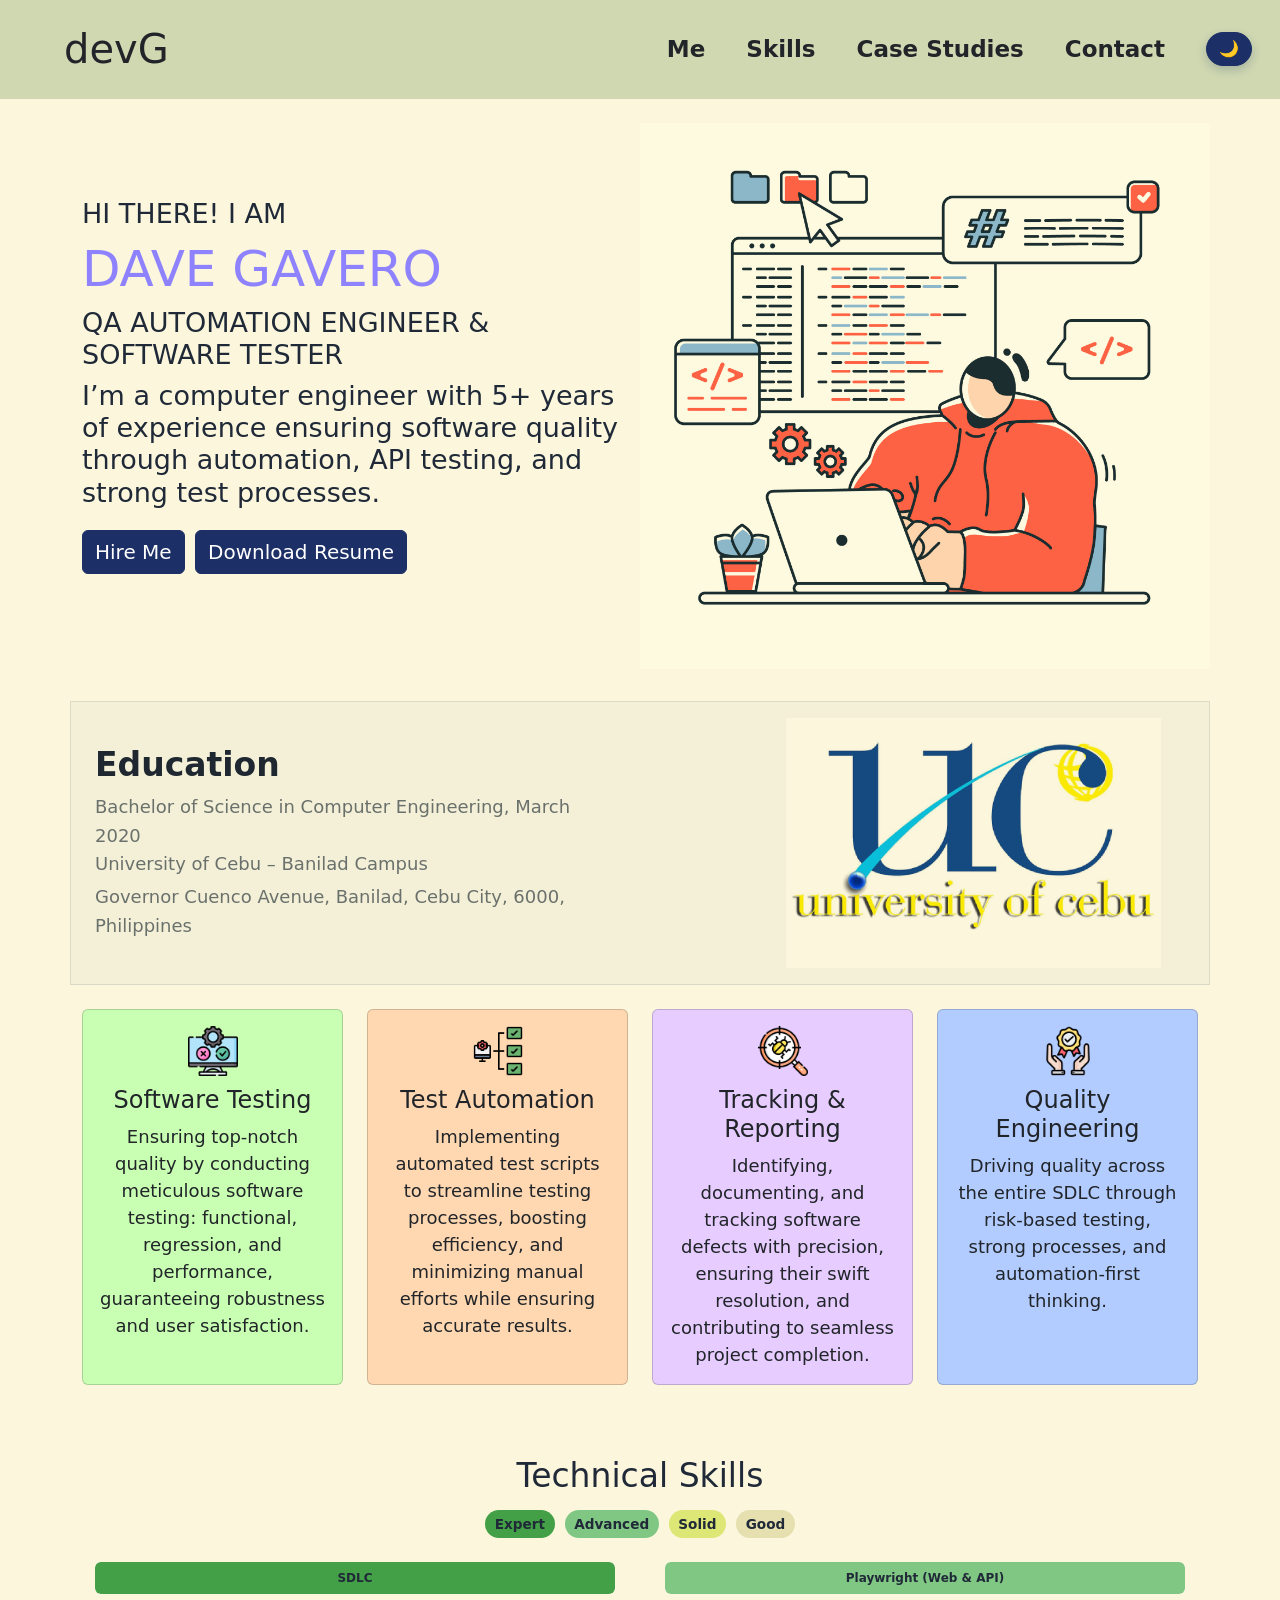
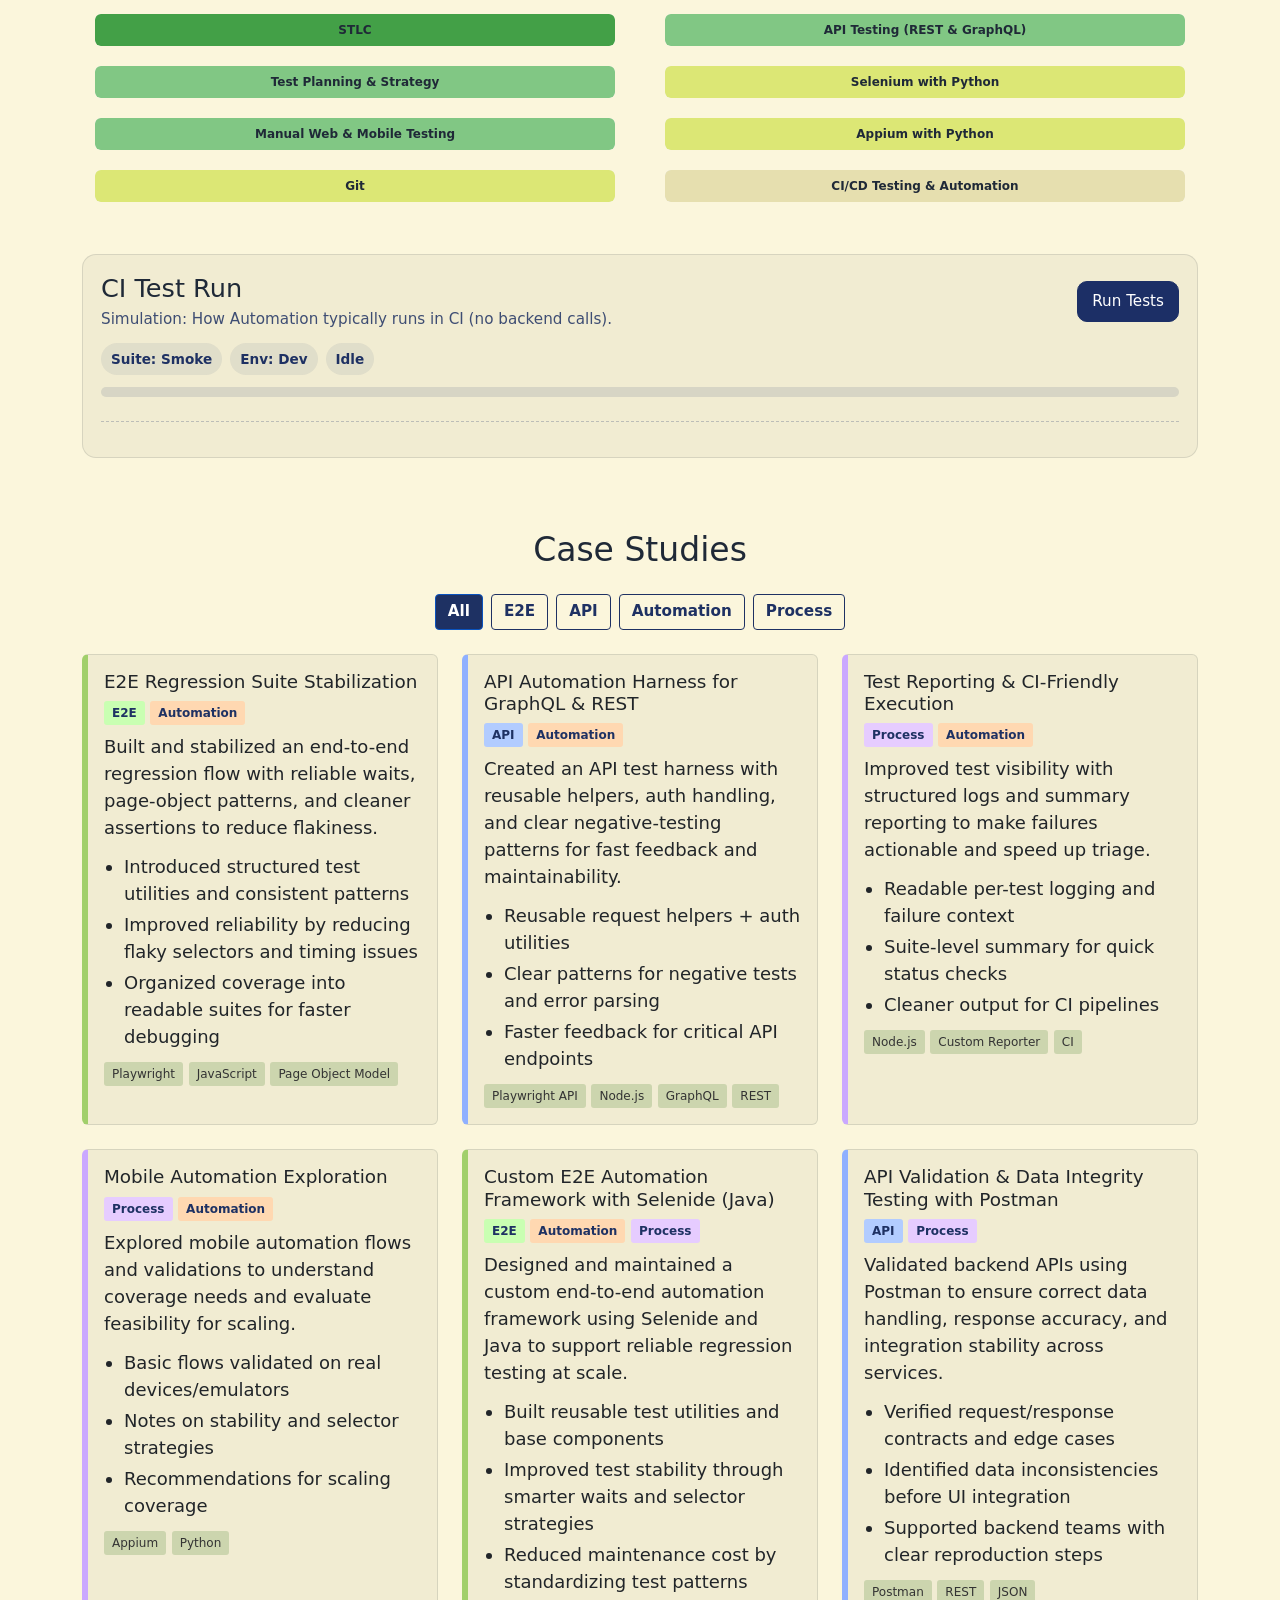
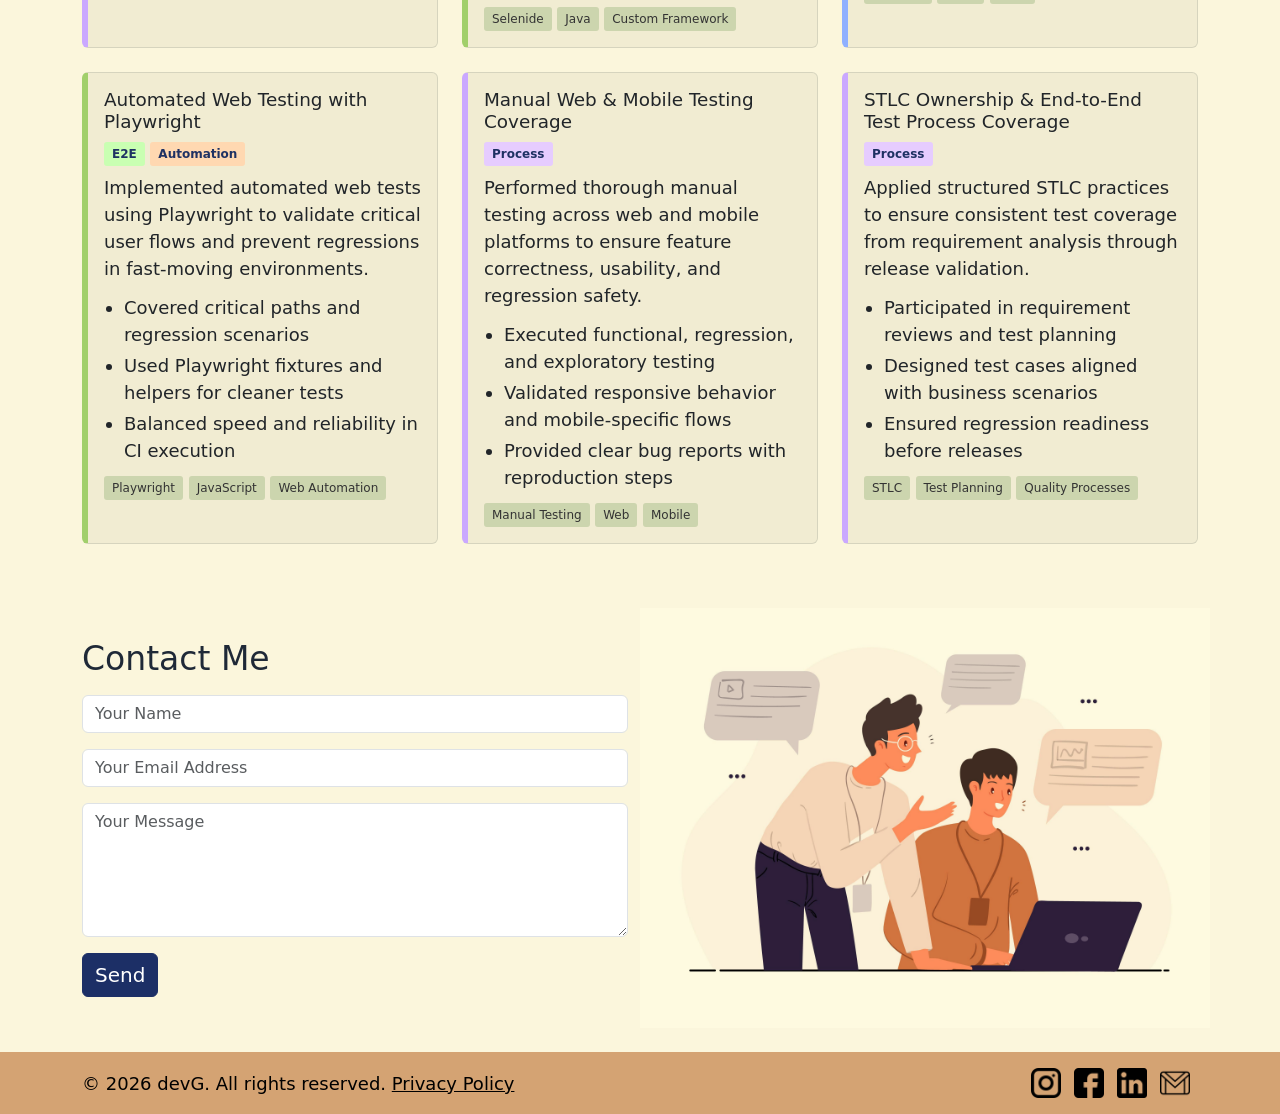
==== index.html @ 7ff47984 "updated button text" ====
<!DOCTYPE html>
<html lang="en">
  <head>
    <link rel="icon" type="image/x-icon" href="images/boar-32x32.png" />
    <meta charset="UTF-8" />
    <meta name="viewport" content="width=device-width, initial-scale=1.0" />
    <!-- SEO STUFF -->
    <meta
      name="description"
      content="A software developer and testers portfolio. I'm a professional computer engineer with 5+ years of experience in software testing and development"
    />
    <meta
      name="keywords"
      content="freelance, softwaredeveloper, softwaretester, davegavero, devG"
    />
    <meta name="author" content="Dave Gavero" />
    <meta name="robots" content="noindex, nofollow" />
    <title>Freelance Computer Engineer | devG</title>
    <!-- Bootstrap CSS -->
    <link
      href="https://cdn.jsdelivr.net/npm/bootstrap@5.3.0/dist/css/bootstrap.min.css"
      rel="stylesheet"
    />
    <link rel="stylesheet" href="styles.css" />
  </head>

  <body class="custom-body-bg">
    <div class="sticky-top theme-bg-light">
      <header
        class="p-3 d-flex justify-content-between align-items-center custom-navbar-bg"
      >
        <h1 class="mb-0 ms-5">
          <a   
            href="index.html"
            class="text-decoration-none theme-text-dark d-block no-select"
            >devG</a
          >
        </h1>
        <nav class="navbar navbar-expand-lg theme-navbar">
          <div class="container-fluid custom-navbar-bg">
            <!-- Navbar content -->
            <!-- Brand and toggle get grouped for better mobile display -->
            <button
              class="navbar-toggler d-lg-none"
              type="button"
              onclick="toggleSidebar()"
            >
              <div class="animated-icon1">
                <span></span>
                <span></span>
                <span></span>
              </div>
            </button>
            <div class="collapse navbar-collapse" id="navbarNav">
              <ul class="navbar-nav">
                <li class="nav-item">
                  <a class="nav-link" href="#works">Me</a>
                </li>
                <li class="nav-item">
                  <a class="nav-link" href="#technical-skills">Skills</a>
                </li>
                <li class="nav-item">
                  <a class="nav-link" href="#case-studies">Case Studies</a>
                </li>
                <li class="nav-item">
                  <a class="nav-link" href="#contact">Contact</a>
                </li>
              </ul>
              <button
              type="button"
              id="theme-toggle"
              class="btn btn-sm ms-2 theme-toggle-btn"
              aria-label="Toggle dark mode"
              title="Toggle dark mode"
            >
              🌙
            </button>
            </div>
          </div>
        </nav>
      </header>
    </div>

    <!-- Sidebar content for smaller screens -->
    <div class="sidebar d-lg-none custom-navbar-bg" id="sidebar">
      <ul class="nav flex-column mt-5 navbar-nav ms-4">
        <li class="nav-item">
          <a class="nav-link" href="#works">Me</a>
        </li>
        <li class="nav-item">
          <a class="nav-link" href="#technical-skills">Skills</a>
        </li>
        <li class="nav-item">
          <a class="nav-link" href="#case-studies">Case Studies</a>
        </li>
        <li class="nav-item">
          <a class="nav-link" href="#contact">Contact</a>
        </li>
      </ul>      
    </div>
    <div class="sidebar-overlay" onclick="toggleSidebar()"></div>

    <div class="container py-3 my-2 sr-section" id="works">
      <div class="row align-items-center">
        <div class="col-md-6 custom-text">
          <h3>HI THERE! I AM</h3>
          <h1 id="custom-h1">DAVE GAVERO</h1>
          <h3>
            QA AUTOMATION ENGINEER & <br />
            SOFTWARE TESTER
          </h3>
          <h3>
            I’m a computer engineer with 5+ years of experience ensuring software quality through automation, 
            API testing, and strong test processes.
          </h3>
          <div class="mt-3 custom-text mb-3">
            <a
            href="#contact"
            class="btn btn-primary btn-md my-1 custom-button"
            id="custom-btns"
          >
            Hire Me
          </a>
            <a
              href="files/Dave_Gavero_QA_Automation_Engineer.pdf"
              class="btn btn-primary btn-md my-1 custom-button"
              id="custom-btns"
              download="Dave_Gavero_QA_Automation_Engineer.pdf"
            >
              Download Resume
            </a>
          </div>
        </div>
        <div class="col-md-6 hero-illustration">
          <img
            src="images/software-dev.jpg"
            alt="rivenchibi"
            class="img-fluid d-none d-md-block style-softedge"
          />
        </div>
      </div>
    </div>

    <div class="container theme-bg-light py-3 mt-3 style-softedge border sr-section">
      <div class="container row align-items-center">
        <div class="education-details col-md-6 text-center text-md-start">
          <h2 class="fw-bold custom-text">Education</h2>
          <p class="mb-0 text-secondary" id="custom-texts">
            Bachelor of Science in Computer Engineering, March 2020
          </p>
          <p class="mb-1 text-secondary" id="custom-texts">
            University of Cebu – Banilad Campus
          </p>
          <p class="mb-0 text-secondary" id="custom-texts">
            Governor Cuenco Avenue, Banilad, Cebu City, 6000, Philippines
          </p>
        </div>
        <div class="col-md-6 col-auto text-end d-none d-md-block">
          <img src="images/uc_logo1.png" alt="uclogo" class="img-fluid" />
        </div>
      </div>
    </div>

    <div class="container text-center py-3 my-2 sr-section">
      <div class="row">
        <!-- Card 1: Software Testing -->
        <div class="col-xl-3 col-lg-6 mb-4">
          <div class="card h-100 service-card--testing">
            <div class="card-body">
              <img
                src="images/icons/software-testing.png"
                alt="softwaretesting"
                class="card-icons"
              />
              <h4 class="card-title">Software Testing</h4>
              <p class="card-text" id="custom-texts">
                Ensuring top-notch quality by conducting meticulous software
                testing: functional, regression, and performance, guaranteeing
                robustness and user satisfaction.
              </p>
            </div>
          </div>
        </div>

        <!-- Card 2: Test Automation -->
        <div class="col-xl-3 col-lg-6 mb-4">
          <div class="card h-100 service-card--automation">
            <div class="card-body">
              <img
                src="images/icons/test-automation.png"
                alt="automations"
                class="card-icons"
              />
              <h4 class="card-title">Test Automation</h4>
              <p class="card-text" id="custom-texts">
                Implementing automated test scripts to streamline testing
                processes, boosting efficiency, and minimizing manual efforts
                while ensuring accurate results.
              </p>
            </div>
          </div>
        </div>

        <!-- Card 3: Bug Tracking & Reporting -->
        <div class="col-xl-3 col-lg-6 mb-4">
          <div class="card h-100 service-card--tracking">
            <div class="card-body">
              <img
                src="images/icons/bug.png"
                alt="tracking"
                class="card-icons"
              />
              <h4 class="card-title">Tracking & Reporting</h4>
              <p class="card-text" id="custom-texts">
                Identifying, documenting, and tracking software defects with
                precision, ensuring their swift resolution, and contributing to
                seamless project completion.
              </p>
            </div>
          </div>
        </div>

        <!-- Card 4: Quality Engineering -->
        <div class="col-xl-3 col-lg-6 mb-4">
          <div class="card h-100 service-card--quality">
            <div class="card-body text-center">
              <img
                src="images/icons/qa-eng.png"
                alt="webcreate"
                class="card-icons"
              />
              <h4 class="card-title">Quality Engineering</h4>
              <p class="card-text" id="custom-texts">
                Driving quality across the entire SDLC through risk-based testing, 
                strong processes, and automation-first thinking.
              </p>
            </div>
          </div>
        </div>
      </div>
    </div>

    <div class="container sr-section" id="technical-skills" aria-label="Technical skills">
      <div class="row justify-content-center">
        <div class="technical-skills-heading-wrap">
          <h2 class="text-center custom-text mb-0">Technical Skills</h2>
          <div class="skills-legend skills-legend--inline">
            <span class="skills-legend__tag skills-legend__tag--expert">Expert</span>
            <span class="skills-legend__tag skills-legend__tag--advanced">Advanced</span>
            <span class="skills-legend__tag skills-legend__tag--solid">Solid</span>
            <span class="skills-legend__tag skills-legend__tag--good">Good</span>
          </div>
        </div>
        <div
          class="col-md-6 skills-container"
          id="technical-skills-left"
          aria-label="Technical skills left column"
        ></div>

        <div
          class="col-md-6"
          id="technical-skills-right"
          aria-label="Technical skills right column"
        ></div>
      </div>
    </div>


    <!-- Signature Tester Interaction: Sample CI Test Run -->
<div class="container py-3 my-3 sr-section" id="ci-demo" aria-label="Sample CI test run">
  <div class="ci-demo-card">
    <div class="ci-demo-header">
      <div>
        <h2 class="custom-text ci-demo-title mb-1">CI Test Run</h2>
        <p class="ci-demo-subtext mb-0">
          Simulation: How Automation typically runs in CI (no backend calls).
        </p>
      </div>

      <button
        type="button"
        id="ci-demo-run"
        class="btn btn-primary custom-button ci-demo-run"
        aria-label="Run sample test suite"
      >
        Run Tests
      </button>
    </div>

    <div class="ci-demo-meta">
      <span class="ci-meta-pill">Suite: Smoke</span>
      <span class="ci-meta-pill">Env: Dev</span>
      <span class="ci-meta-pill" id="ci-demo-status" aria-live="polite">Idle</span>
    </div>

    <div class="ci-progress" aria-label="Test run progress">
      <div class="ci-progress-bar" id="ci-demo-bar" style="width: 0%"></div>
    </div>

    <ul class="ci-log" id="ci-demo-log" aria-label="Test run logs"></ul>

    <div class="ci-demo-summary" id="ci-demo-summary" aria-live="polite"></div>
  </div>
</div>



    <div class="container py-3 my-2 sr-section" id="case-studies" aria-label="Case studies">
      <h2 class="text-center custom-text my-4">Case Studies</h2>
      <div class="case-studies-tabs" role="tablist" aria-label="Filter case studies">
        <button type="button" class="btn btn-primary custom-button case-studies-tab active" data-filter="All" role="tab" aria-selected="true">All</button>
        <button type="button" class="btn btn-primary custom-button case-studies-tab" data-filter="E2E" role="tab" aria-selected="false">E2E</button>
        <button type="button" class="btn btn-primary custom-button case-studies-tab" data-filter="API" role="tab" aria-selected="false">API</button>
        <button type="button" class="btn btn-primary custom-button case-studies-tab" data-filter="Automation" role="tab" aria-selected="false">Automation</button>
        <button type="button" class="btn btn-primary custom-button case-studies-tab" data-filter="Process" role="tab" aria-selected="false">Process</button>
      </div>
      <div class="row" id="case-studies-cards"></div>
    </div>


    <div class="container py-3 my-2 sr-section" id="contact">
      <div class="row align-items-center justify-content-center">
        <div class="col-md-6">
          <h2 class="custom-text">Contact Me</h2>
          <form
            id="contactForm"
            action="https://formspree.io/f/mqedkrkz"
            method="POST"
          >
            <input type="hidden" name="_subject" value="New portfolio contact" />
            <div class="form-group my-3">
              <input
                type="text"
                class="form-control"
                id="name"
                name="name"
                placeholder="Your Name"
                required
              />
            </div>
            <div class="form-group my-3">
              <input
                type="email"
                class="form-control"
                id="email"
                name="email"
                placeholder="Your Email Address"
                required
              />
            </div>
            <div class="form-group my-3">
              <textarea
                class="form-control"
                id="message"
                name="message"
                rows="5"
                placeholder="Your Message"
                required
              ></textarea>
            </div>
            <button
              type="submit"
              class="btn btn-primary custom-button"
              id="custom-btns"
            >
              Send
            </button>
          </form>
        </div>
        <div class="col-md-6 d-none d-md-block contact-illustration">
          <img
            src="images/4630062.jpg"
            alt="riven"
            class="img-fluid style-softedge"
          />
        </div>
      </div>
    </div>

    <footer class="text-light py-3 custom-footer-bg">
      <div class="container custom-footer-bg">
        <div
          class="row align-items-center justify-content-center justify-content-md-between"
        >
          <div class="col-md-6 text-md-start text-center">
            <p id="custom-texts" class="mb-0 custom-footer-text">
              &copy; 2026 devG. All rights reserved.
              <a href="#privacyPolicy" class="text-info custom-footer-text"
                >Privacy Policy</a
              >
            </p>
          </div>
          <div class="col-md-6 text-md-end text-center mt-3 mt-md-0">
            <a href="#instagramLink" class="me-2 footer-icon">
              <img
                src="images/icons/b_insta.png"
                alt="Instagram"
                class="img-fluid"
              />
            </a>
            <a href="#fbLink" class="me-2 footer-icon">
              <img
                src="images/icons/b_facebook.png"
                alt="Facebook"
                class="img-fluid"
              />
            </a>
            <a href="#linkedinLink" class="me-2 footer-icon">
              <img
                src="images/icons/b_linkedin.png"
                alt="LinkedIN"
                class="img-fluid"
              />
            </a>
            <a href="#emailLink" class="me-2 footer-icon">
              <img
                src="images/icons/b_gmail.png"
                alt="Email"
                class="img-fluid"
              />
            </a>
          </div>
        </div>
      </div>
    </footer>

    <script src="https://cdn.jsdelivr.net/npm/bootstrap@5.3.0/dist/js/bootstrap.bundle.min.js"></script>

    <!-- Contact form success modal -->
    <div
      class="modal fade theme-modal"
      id="contactSuccessModal"
      tabindex="-1"
      aria-hidden="true"
    >
      <div class="modal-dialog modal-dialog-centered">
        <div class="modal-content">
          <div class="modal-header">
            <h5 class="modal-title">Message sent</h5>
            <button
              type="button"
              class="btn-close"
              data-bs-dismiss="modal"
              aria-label="Close"
            ></button>
          </div>
          <div class="modal-body">
            Thanks for reaching out. I'll get back to you soon.
          </div>
          <div class="modal-footer">
            <button
              type="button"
              class="btn btn-primary custom-button"
              data-bs-dismiss="modal"
            >
              Close
            </button>
          </div>
        </div>
      </div>
    </div>

    <!-- Contact form error modal -->
    <div
      class="modal fade theme-modal"
      id="contactErrorModal"
      tabindex="-1"
      aria-hidden="true"
    >
      <div class="modal-dialog modal-dialog-centered">
        <div class="modal-content">
          <div class="modal-header">
            <h5 class="modal-title">Message failed</h5>
            <button
              type="button"
              class="btn-close"
              data-bs-dismiss="modal"
              aria-label="Close"
            ></button>
          </div>
          <div class="modal-body">
            Form is temporarily unavailable—please email me directly at
            gaverodave@gmail.com
          </div>
          <div class="modal-footer">
            <button
              type="button"
              class="btn btn-secondary"
              data-bs-dismiss="modal"
            >
              Close
            </button>
          </div>
        </div>
      </div>
    </div>

    <script src="https://cdnjs.cloudflare.com/ajax/libs/jquery/3.6.0/jquery.min.js"></script>
    <script type="module" src="script.js"></script>
  </body>
</html>
---- styles.css ----
/* sizes in large screens  --- smol screens
   navbar - fs:25px  
   buttons - fs:20px
   h1 - 50px  -- 47 px
   h2 - 33px  -- 29 px
   h3 - 27px  -- 24px
   h4 - 24px  -- 22px
   p -  18px  -- 16px
*/

html {
  scroll-behavior: smooth;
}

/* =========================
   THEME (Light/Dark)
   ========================= */

:root {
  /* Core */
  --bg: #fbf6dc;              /* page background */
  --surface: #f1ecd2;         /* cards / sections */
  --surface2: #e9edc9;        /* CTA / secondary panels (NEW) */
  --text: #1f2937;            /* primary text */
  --mutedText: #6b7280;       /* muted text (RENAMED from --muted) */
  --muted: #6b7280;
  --border: rgba(31, 41, 55, 0.12);

  /* Brand */
  --brand: #1c2f66;           /* primary buttons */
  --brandText: #ffffff;

  /* Layout / Components */
  --navBg: #cfd8b1;           /* navbar */
  --footerBg: #d4a373;        /* footer background (NEW) */
  --chipBg: rgba(28, 47, 102, 0.10);
  --shadow: 0 6px 18px rgba(0, 0, 0, 0.06);

  --cardBg: var(--surface);
  --ctaBg: var(--surface2);
  --btnBg: var(--brand);
  --btnText: var(--brandText);
  --btnActiveBg: #ffffff;
  --btnActiveBorder: #1e3163;
  --btnActiveText: #1e3163;

  --headingAccent: #8e82fe;
  --navLinkHover: #ffffff;
  --cardHoverTitle: #0000ff;
  --progressFill: #a1cf6b;

  --sidebarBg: #bdbebe;
  --overlayBg: rgba(0, 0, 0, 0.5);
  --hamburgerBar1: #000000;
  --hamburgerBar2: #e3f2fd;
  --hamburgerBar3: #f3e5f5;

  --footerText: #000000;
  --heroBg: #fefae0;

  --bootstrapLightBg: #f8f9fa;
  --textDark: #212529;

  --toggleBg: #1c2f66;
  --toggleBorder: #1c2f66;
  --toggleIcon: #ffffff;
  --toggleShadow: rgba(28, 47, 102, 0.22);
  --toggleHoverBg: #223a7a;
  --toggleHoverIcon: #ffffff;
  --toggleFocus: rgba(28, 47, 102, 0.45);

  --tabBorder: #1e3163;
  --tabText: #1e3163;
  --tabHoverBg: rgba(30, 49, 99, 0.08);
  --tabActiveBg: #1e3163;
  --tabActiveText: #ffffff;

  --tagBaseBg: #e9edc9;
  --tagBaseText: #1e3163;
  --tagE2E: #c9ffb2;
  --tagApi: #b2ccff;
  --tagAutomation: #ffd8b1;
  --tagProcess: #e6ccff;
  --tagText: #1e3163;
  --tagBorderE2E: #a1cf6b;
  --tagBorderApi: #8fb0ff;
  --tagBorderAutomation: #ffbf8a;
  --tagBorderProcess: #caa8ff;

  --stackBadgeBg: #ccd5ae;
  --stackBadgeText: #333333;

  --serviceCardTesting: #c9ffb2;
  --serviceCardAutomation: #ffd8b1;
  --serviceCardTracking: #e6ccff;
  --serviceCardQuality: #b2ccff;

  --ciSubtext: rgba(30, 49, 99, 0.85);
  --ciPillBg: rgba(30, 49, 99, 0.08);
  --ciPillText: #1e3163;
  --ciProgressTrack: rgba(30, 49, 99, 0.12);
  --ciProgressFill: #1e3163;
  --ciLogBg: rgba(255, 255, 255, 0.35);
  --ciLogBorder: rgba(0, 0, 0, 0.06);
  --ciLogText: #1e3163;
  --ciSummaryBorder: rgba(30, 49, 99, 0.25);
  --ciSummaryText: #1e3163;
}

  
  html[data-theme="dark"] {
    --bg: #121b2d;        /* deep navy (lighter) */
    --surface: #182338;   /* card surface */
    --surface2: #1b2842;
    --text: #e5e7eb;
    --mutedText: #9ca3af;
    --muted: #9ca3af;
    --border: rgba(229, 231, 235, 0.12);
  
    --brand: #6ea8ff;     /* soft “electric” accent */
    --brandText: #0b1220;
  
    --navBg: #162235;
    --chipBg: rgba(110, 168, 255, 0.16);
    --shadow: 0 10px 26px rgba(0, 0, 0, 0.35);

    --cardBg: #22324a;
    --ctaBg: var(--surface2);
    --btnBg: var(--brand);
    --btnText: var(--brandText);
    --btnActiveBg: #0b1220;
    --btnActiveBorder: #6ea8ff;
    --btnActiveText: #e5e7eb;

    --headingAccent: #b6adff;
    --navLinkHover: #e5e7eb;
    --cardHoverTitle: #93c5fd;
    --progressFill: #7fcf8f;

    --sidebarBg: #111827;
    --overlayBg: rgba(0, 0, 0, 0.6);
    --hamburgerBar1: #e5e7eb;
    --hamburgerBar2: #7aa2ff;
    --hamburgerBar3: #d7c9ff;

    --footerBg: #162235;
    --footerText: #e5e7eb;
    --heroBg: #1a263d;

    --bootstrapLightBg: #1a263d;
    --textDark: #e5e7eb;

    --toggleBg: #e9edc9;
    --toggleBorder: #6ea8ff;
    --toggleIcon: #1c2f66;
    --toggleShadow: rgba(110, 168, 255, 0.28);
    --toggleHoverBg: #f3f6dd;
    --toggleHoverIcon: #1c2f66;
    --toggleFocus: rgba(110, 168, 255, 0.6);

    --tabBorder: #6ea8ff;
    --tabText: #e5e7eb;
    --tabHoverBg: rgba(110, 168, 255, 0.16);
    --tabActiveBg: #6ea8ff;
    --tabActiveText: #0b1220;

    --tagBaseBg: #2b3b57;
    --tagBaseText: #f8fafc;
    --tagE2E: #3a5f42;
    --tagApi: #3a4f7a;
    --tagAutomation: #6a4a33;
    --tagProcess: #4a3c66;
    --tagText: #f8fafc;
    --tagBorderE2E: #7fcf8f;
    --tagBorderApi: #9bb6ff;
    --tagBorderAutomation: #f1b58a;
    --tagBorderProcess: #caa8ff;

    --stackBadgeBg: #1b2b45;
    --stackBadgeText: #e5e7eb;

    --serviceCardTesting: #3a5a42;
    --serviceCardAutomation: #5a4332;
    --serviceCardTracking: #4a3b61;
    --serviceCardQuality: #30456f;

    --ciSubtext: rgba(229, 231, 235, 0.78);
    --ciPillBg: rgba(110, 168, 255, 0.16);
    --ciPillText: #dbeafe;
    --ciProgressTrack: rgba(110, 168, 255, 0.2);
    --ciProgressFill: #6ea8ff;
    --ciLogBg: rgba(15, 23, 42, 0.7);
    --ciLogBorder: rgba(148, 163, 184, 0.2);
    --ciLogText: #e5e7eb;
    --ciSummaryBorder: rgba(148, 163, 184, 0.35);
    --ciSummaryText: #e5e7eb;
  }

  html[data-theme="dark"] .progress-bar {
    color: #e5e7eb;
  }

  html[data-theme="dark"] .text-secondary {
    color: var(--mutedText) !important;
  }
  
  /* Apply theme */
  body {
    background: var(--bg);
    color: var(--text);
  }
  
  /* Optional: smooth but not over-animated */
  @media (prefers-reduced-motion: no-preference) {
    body {
      transition: background-color 180ms ease, color 180ms ease;
    }
  }

/* common styles for custom fonts  */
#custom-h1 {
  font-size: 50px;
  color: var(--headingAccent);
}

.custom-text h3 {
  font-weight: normal;
  font-size: 27px;
}

/* for p */
#custom-texts {
  font-size: 18px;
}

/* for h2 */
.custom-text {
  font-size: 33px;
}

/* for h4 card title */
.card-title {
  font-size: 24px;
}

/* Custom styles for navigation */
.navbar-nav .nav-link {
  margin-right: 25px;
  font-size: 23px;
  font-weight: bold;
  transition: transform 0.3s ease-in-out;
  /* Smooth transition for color change */
}

.navbar-nav .nav-link:hover {
  color: var(--navLinkHover); /* Change color on hover */
  transform: scale(1.1); /* Scale effect on hover */
}

/* Uniform Format for buttons */
.custom-button {
  transition: transform 0.5s ease-in-out;
  color: var(--btnText);
  background-color: var(--btnBg);
  border-color: var(--btnBg);
}

#custom-btns.custom-button {
  font-size: 20px;
}

/* Hover effect to enlarge the buttons */
.custom-button:hover {
  transform: scale(1.1);
  color: var(--btnBg);
  background-color: var(--brandText);
  border-color: var(--btnBg);
}

.custom-button:active {
  background-color: var(--btnActiveBg) !important;
  border-color: var(--btnActiveBorder);
  color: var(--btnActiveText);
}

/* Custom styles for education details and background*/
.education-details {
  font-size: 16px;
  /* Adjust font size */
  font-weight: 500;
  /* Adjust font weight */
  line-height: 1.6;
  /* Adjust line height */
}

/* icons in highlight section */
.card-icons {
  width: 50px;
  height: 50px;
  margin-bottom: 10px;
}

/* Offset anchor scroll for fixed header */
#works,
#technical-skills,
#case-studies,
#services,
#contact {
  scroll-margin-top: 90px; /* adjust if navbar height changes */
}

@media (max-width: 768px) {
  #works,
  #technical-skills,
  #case-studies,
  #services,
  #contact {
    scroll-margin-top: 110px;
  }
}

/* cards animation to scale in hover*/
.card {
  transition: transform 0.3s ease;
  cursor: default;
}

.card:hover {
  transform: scale(1.1);
  /* Adjust the scale factor as needed */
}

.card:hover .card-title {
  color: var(--cardHoverTitle);
  /* Change to the desired color */
}

/* for progress bar style */

.skills-container {
  display: flex;
  flex-direction: column;
  align-items: center;
}

.skill {
  margin-bottom: 20px;
  width: 100%;
}

.progress {
  position: relative;
  height: 32px;
  max-width: 520px;
  margin-left: auto;
  margin-right: auto;
}

/* CSS for progress bar */
.progress-bar {
  background: var(--progressFill);
  border-radius: 5px;
  display: flex;
  align-items: center;
  justify-content: center;
  font-weight: 600;
  color: #1f2937;
}

.skill-level--expert {
  background-color: #43a047;
}

.skill-level--advanced {
  background-color: #81c784;
}

.skill-level--solid {
  background-color: #dce775;
}

.skill-level--good {
  background-color: #e6dfaf;
}

.skills-legend {
  display: flex;
  flex-wrap: wrap;
  align-items: center;
  justify-content: center;
  gap: 10px;
  margin: 0.5rem 0 1.5rem;
}

.skills-legend--inline {
  margin: 0.25rem 0 0;
}

.skills-legend__tag {
  font-size: 0.85rem;
  font-weight: 600;
  padding: 0.25rem 0.6rem;
  border-radius: 999px;
  color: #1f2937;
}

.skills-legend__tag--expert {
  background-color: #43a047;
}

.skills-legend__tag--advanced {
  background-color: #81c784;
}

.skills-legend__tag--solid {
  background-color: #dce775;
}

.skills-legend__tag--good {
  background-color: #e6dfaf;
}

html[data-theme="dark"] .progress-bar,
html[data-theme="dark"] .skills-legend__tag {
  color: #0b1220;
}

.skill p {
  margin-bottom: 5px;
  /* Add margin below each text */
  font-weight: bold;
  /* Make the skills bold */
}

/* Scroll reveal sections */
.sr-section {
  opacity: 0;
  transform: translateY(10px);
  transition: opacity 200ms ease-out, transform 200ms ease-out;
  will-change: opacity, transform;
}

.sr-section.sr-section--visible {
  opacity: 1;
  transform: translateY(0);
}

/* Technical Skills heading */
.technical-skills-heading-wrap {
  width: 100%;
  display: flex;
  flex-direction: column;
  align-items: center;
  justify-content: center;
  gap: 10px;
  margin: 1.5rem 0;
}

/*  for SMALL RESOLUTION 0px to 767px*/
@media (max-width: 767px) {
  /* common styles for custom fonts  */
  #custom-h1 {
    font-size: 45px;
  }

  .custom-text h3 {
    font-weight: normal;
    font-size: 19px;
  }

  /* for p */
  #custom-texts {
    font-size: 15px;
  }

  /* for h2 */
  .custom-text {
    font-size: 27px;
  }

  /* for h4 card title */
  .card-title {
    font-size: 20px;
  }

  .custom-button {
    width: 70%;
    margin-left: auto;
    margin-right: auto;
    display: block;
  }

  #custom-btns.custom-button {
    font-size: 18px;
  }

  .custom-text {
    text-align: center;
  }

  .skill {
    width: 70%;
    margin-left: auto;
    margin-right: auto;
    display: block;
  }

  .technical-skills-heading-wrap {
    flex-wrap: wrap;
    gap: 8px;
  }
}

@media (prefers-reduced-motion: reduce) {
  .sr-section {
    opacity: 1;
    transform: none;
    transition: none;
  }
}

/* to continue investigate why dili ma center ang CTA bsta low screen reso */

/* FOR MEDIUM SCREENS 768px to 991px */
@media (max-width: 991px) {
  /* common styles for custom fonts  */
  #custom-h1 {
    font-size: 47px;
  }

  .custom-text h3 {
    font-weight: normal;
    font-size: 23px;
  }

  /* for p */
  #custom-texts {
    font-size: 16px;
  }

  /* for h2 */
  .custom-text {
    font-size: 29px;
  }

  /* for h4 card title */
  .card-title {
    font-size: 22px;
  }

  .custom-button {
    width: 80%;
    margin-left: auto;
    margin-right: auto;
    display: block;
  }

  #custom-btns.custom-button {
    font-size: 18px;
  }

  .skill {
    width: 80%;
    margin-left: auto;
    margin-right: auto;
    display: block;
  }

  /* for sidebar --FOR LOW AND MEDIUM */
  .sidebar {
    position: fixed;
    top: 0;
    left: -40%;
    /* Initially off the screen */
    width: 40%;
    height: 100vh;
    background-color: var(--sidebarBg);
    /* Set your desired color */
    box-shadow: 2px 0 5px rgba(0, 0, 0, 0.1);
    /* Adding shadow */
    transition: all 0.3s ease;
    z-index: 999;
    /* Ensure sidebar appears above other content */
  }

  .sidebar.show {
    left: 0;
    /* Display the sidebar */
  }

  /* Adding overlay effect to the main content when sidebar is open */
  .sidebar-overlay {
    position: fixed;
    top: 0;
    left: 0;
    width: 100%;
    height: 100%;
    background-color: var(--overlayBg);
    /* Semi-transparent black */
    z-index: 998;
    /* Below the sidebar */
    display: none;
    /* Initially hidden */
  }

  .sidebar.show + .sidebar-overlay {
    display: block;
    /* Show the overlay when sidebar is open */
  }

  /* for navlink in sidebar */
  .navbar-nav .nav-link {
    margin-right: 15px;
    font-size: 20px;
    font-weight: bold;
    transition: transform 0.3s ease-in-out;
    /* Smooth transition for color change */
  }

  .navbar-nav .nav-link:hover {
    color: var(--navLinkHover);
    transform: scale(1);
  }

  /* NAVBAR customization - removing the box */
  .navbar-toggler {
    padding: 0;
    /* Remove any padding that might affect the button size */
    border: none !important;
    background-color: transparent !important;
    outline: none;
  }

  /* Remove the border and background for inner elements creating the icon appearance */
  .navbar-toggler .navbar-toggler-icon {
    border: none !important;
    background-color: transparent !important;
    outline: none;
  }

  /* Remove focus and active states for the toggler */
  .navbar-toggler:focus,
  .navbar-toggler:active {
    outline: none !important;
    box-shadow: none !important;
  }
}

/* For LARGE SCREENS  992px to 1199px */
@media (min-width: 992px) and (max-width: 1199px) {
  .custom-button {
    width: 30%;
    margin-left: auto;
    margin-right: auto;
    display: inline;
  }

  #custom-btns.custom-button {
    font-size: 18px;
  }
}

/* Footer styles */
.footer-icon {
  width: 30px;
  height: 30px;
  display: inline-block;
  margin-right: 0.5rem;
  transition: transform 0.3s ease-in-out;
  /* Adding smooth transition for the effect */
}

/* Hover effect to enlarge the icons */
.footer-icon:hover {
  transform: scale(1.5);
  /* Increase the size when hovered */
}

/* hamburger to X transition */
/* Icon 1 */

.animated-icon1,
.animated-icon2,
.animated-icon3 {
  width: 30px;
  height: 20px;
  position: relative;
  margin: 0px;
  -webkit-transform: rotate(0deg);
  -moz-transform: rotate(0deg);
  -o-transform: rotate(0deg);
  transform: rotate(0deg);
  -webkit-transition: 0.5s ease-in-out;
  -moz-transition: 0.5s ease-in-out;
  -o-transition: 0.5s ease-in-out;
  transition: 0.5s ease-in-out;
  cursor: pointer;
}

.animated-icon1 span,
.animated-icon2 span,
.animated-icon3 span {
  display: block;
  position: absolute;
  height: 3px;
  width: 100%;
  border-radius: 9px;
  opacity: 1;
  left: 0;
  -webkit-transform: rotate(0deg);
  -moz-transform: rotate(0deg);
  -o-transform: rotate(0deg);
  transform: rotate(0deg);
  -webkit-transition: 0.25s ease-in-out;
  -moz-transition: 0.25s ease-in-out;
  -o-transition: 0.25s ease-in-out;
  transition: 0.25s ease-in-out;
}

.animated-icon1 span {
  background: var(--hamburgerBar1);
}

.animated-icon2 span {
  background: var(--hamburgerBar2);
}

.animated-icon3 span {
  background: var(--hamburgerBar3);
}

.animated-icon1 span:nth-child(1) {
  top: 0px;
}

.animated-icon1 span:nth-child(2) {
  top: 10px;
}

.animated-icon1 span:nth-child(3) {
  top: 20px;
}

.animated-icon1.open span:nth-child(1) {
  top: 11px;
  -webkit-transform: rotate(135deg);
  -moz-transform: rotate(135deg);
  -o-transform: rotate(135deg);
  transform: rotate(135deg);
}

.animated-icon1.open span:nth-child(2) {
  opacity: 0;
  left: -60px;
}

.animated-icon1.open span:nth-child(3) {
  top: 11px;
  -webkit-transform: rotate(-135deg);
  -moz-transform: rotate(-135deg);
  -o-transform: rotate(-135deg);
  transform: rotate(-135deg);
}

/* Icon 3*/

.animated-icon2 span:nth-child(1) {
  top: 0px;
}

.animated-icon2 span:nth-child(2),
.animated-icon2 span:nth-child(3) {
  top: 10px;
}

.animated-icon2 span:nth-child(4) {
  top: 20px;
}

.animated-icon2.open span:nth-child(1) {
  top: 11px;
  width: 0%;
  left: 50%;
}

.animated-icon2.open span:nth-child(2) {
  -webkit-transform: rotate(45deg);
  -moz-transform: rotate(45deg);
  -o-transform: rotate(45deg);
  transform: rotate(45deg);
}

.animated-icon2.open span:nth-child(3) {
  -webkit-transform: rotate(-45deg);
  -moz-transform: rotate(-45deg);
  -o-transform: rotate(-45deg);
  transform: rotate(-45deg);
}

.animated-icon2.open span:nth-child(4) {
  top: 11px;
  width: 0%;
  left: 50%;
}

/* Icon 4 */

.animated-icon3 span:nth-child(1) {
  top: 0px;
  -webkit-transform-origin: left center;
  -moz-transform-origin: left center;
  -o-transform-origin: left center;
  transform-origin: left center;
}

.animated-icon3 span:nth-child(2) {
  top: 10px;
  -webkit-transform-origin: left center;
  -moz-transform-origin: left center;
  -o-transform-origin: left center;
  transform-origin: left center;
}

.animated-icon3 span:nth-child(3) {
  top: 20px;
  -webkit-transform-origin: left center;
  -moz-transform-origin: left center;
  -o-transform-origin: left center;
  transform-origin: left center;
}

.animated-icon3.open span:nth-child(1) {
  -webkit-transform: rotate(45deg);
  -moz-transform: rotate(45deg);
  -o-transform: rotate(45deg);
  transform: rotate(45deg);
  top: 0px;
  left: 8px;
}

.animated-icon3.open span:nth-child(2) {
  width: 0%;
  opacity: 0;
}

.animated-icon3.open span:nth-child(3) {
  -webkit-transform: rotate(-45deg);
  -moz-transform: rotate(-45deg);
  -o-transform: rotate(-45deg);
  transform: rotate(-45deg);
  top: 21px;
  left: 8px;
}

.no-select {
  user-select: none;
  -moz-user-select: none;
  -webkit-user-select: none;
  -ms-user-select: none;
}

/* SITE COLOR SETUP
/* SITE COLOR SETUP
/* SITE COLOR SETUP
CCD5AE
E9EDC9
FEFAE0
FAEDCD
D4A373
*/

/*  COLOR FOR HEADER  */
.custom-navbar-bg,
.navbar-collapse,
.navbar-nav,
.navbar-toggler {
  background-color: var(--navBg);
}

/* COLOR FOR FOOTER */
.custom-footer-text {
  color: var(--footerText) !important;
}
.custom-footer-bg { background-color: var(--footerBg); }
.custom-cta-bg { background-color: var(--ctaBg) !important; }
.custom-body-bg { background-color: var(--bg) !important; }
.theme-bg-light { background-color: var(--bootstrapLightBg) !important; }
.theme-text-dark { color: var(--textDark) !important; }
.theme-toggle-btn {
  color: var(--toggleIcon);
  border-color: var(--toggleBorder);
  background-color: var(--toggleBg);
  border-radius: 999px;
  min-width: 44px;
  height: 34px;
  padding: 0 12px;
  display: inline-flex;
  align-items: center;
  justify-content: center;
  line-height: 1;
  font-size: 16px;
  box-shadow: 0 4px 10px var(--toggleShadow);
  transition: transform 0.2s ease, background-color 0.2s ease,
    color 0.2s ease, box-shadow 0.2s ease;
}
.theme-toggle-btn:hover {
  color: var(--toggleHoverIcon);
  background-color: var(--toggleHoverBg);
  border-color: var(--toggleBorder);
  transform: scale(1.08);
  box-shadow: 0 6px 14px var(--toggleShadow);
}
.theme-toggle-btn:focus-visible {
  outline: 2px solid var(--toggleFocus);
  outline-offset: 2px;
}

/* Contact modal theming */
.theme-modal .modal-content {
  background-color: var(--surface);
  color: var(--text);
  border: 1px solid var(--border);
}

.theme-modal .modal-header,
.theme-modal .modal-footer {
  border-color: var(--border);
}

.theme-modal .btn-close {
  filter: none;
}

html[data-theme="dark"] .theme-modal .btn-close {
  filter: invert(1);
}
.theme-navbar .navbar-nav .nav-link { color: var(--textDark); }
.service-card--testing { background-color: var(--serviceCardTesting); }
.service-card--automation { background-color: var(--serviceCardAutomation); }
.service-card--tracking { background-color: var(--serviceCardTracking); }
.service-card--quality { background-color: var(--serviceCardQuality); }

html[data-theme="dark"] .service-card--testing,
html[data-theme="dark"] .service-card--automation,
html[data-theme="dark"] .service-card--tracking,
html[data-theme="dark"] .service-card--quality,
html[data-theme="dark"] .case-study-card .card {
  color: var(--text);
}


/* IMAGE BLENDING EDGES */

.style-softedge {
  mix-blend-mode: multiply;
}

html[data-theme="dark"] .style-softedge {
  mix-blend-mode: normal;
}

html[data-theme="dark"] .hero-illustration img,
html[data-theme="dark"] .contact-illustration img {
  filter: drop-shadow(0 0 0 transparent) !important;
  box-shadow: none !important;
  background-color: #ffffff;
  display: block;
}

html[data-theme="dark"] .hero-illustration,
html[data-theme="dark"] .contact-illustration {
  background-color: #ffffff;
}

/* Hero illustration container blending */
.hero-illustration {
  background-color: var(--heroBg); /* match .custom-body-bg */
  border: none;
  box-shadow: none;
}

.contact-illustration {
  background-color: var(--heroBg); /* match .custom-body-bg */
  border: none;
  box-shadow: none;
}

/* Case Studies section */
.case-studies-tabs {
  display: flex;
  flex-wrap: wrap;
  justify-content: center;
  gap: 0.5rem;
  margin-bottom: 1.5rem;
}

.case-studies-tab {
  padding: 0.35rem 0.75rem;
  font-size: 0.95rem;
  font-weight: 600;
  border: 1px solid var(--tabBorder);
  background-color: transparent;
  color: var(--tabText);
  border-radius: 4px;
  cursor: pointer;
  transition: background-color 0.15s ease, color 0.15s ease;
}

.case-studies-tab:hover {
  background-color: var(--tabHoverBg);
}

.case-studies-tab.active {
  background-color: var(--tabActiveBg);
  color: var(--tabActiveText);
}

.case-study-card {
  transition: opacity 0.15s ease;
}

.case-study-card.hidden {
  display: none !important;
}

.case-study-card .card {
  height: 100%;
  background-color: var(--cardBg);
  border: 1px solid var(--border);
  border-left: 6px solid transparent;

}

.case-study-card .card-title {
  font-size: 1.15rem;
  margin-bottom: 0.5rem;
}

.case-study-tags {
  display: flex;
  flex-wrap: wrap;
  gap: 0.35rem;
  margin-bottom: 0.5rem;
}

.case-study-tag {
  font-size: 0.75rem;
  padding: 0.2rem 0.5rem;
  background-color: var(--tagBaseBg);
  color: var(--tagBaseText);
  border-radius: 3px;
  font-weight: 600;
}

/* --- Case Studies: tag colors (soft pastel palette) --- */
.case-study-tag--e2e {
  background-color: var(--tagE2E); /* matches your green card vibe */
  color: var(--tagText);
}

.case-study-tag--api {
  background-color: var(--tagApi); /* matches your blue card vibe */
  color: var(--tagText);
}

.case-study-tag--automation {
  background-color: var(--tagAutomation); /* matches your orange card vibe */
  color: var(--tagText);
}

.case-study-tag--process {
  background-color: var(--tagProcess); /* matches your purple card vibe */
  color: var(--tagText);
}

.case-study-card[data-primary="E2E"] .card {
  border-left-color: var(--tagBorderE2E);
}

.case-study-card[data-primary="API"] .card {
  border-left-color: var(--tagBorderApi);
}

.case-study-card[data-primary="Automation"] .card {
  border-left-color: var(--tagBorderAutomation);
}

.case-study-card[data-primary="Process"] .card {
  border-left-color: var(--tagBorderProcess);
}

.case-study-card .card-text {
  font-size: 0.95rem;
  margin-bottom: 0.75rem;
}

.case-study-highlights {
  list-style: disc;
  padding-left: 1.25rem;
  margin-bottom: 0.75rem;
  font-size: 0.9rem;
}

.case-study-highlights li {
  margin-bottom: 0.25rem;
}

.case-study-stack {
  display: flex;
  flex-wrap: wrap;
  gap: 0.35rem;
  align-items: center;
}

.case-study-stack-badge {
  font-size: 0.75rem;
  padding: 0.2rem 0.5rem;
  background-color: var(--stackBadgeBg);
  color: var(--stackBadgeText);
  border-radius: 3px;
}

@media (max-width: 767px) {
  .case-studies-tabs {
    gap: 0.4rem;
  }

  .case-studies-tab {
    padding: 0.3rem 0.6rem;
    font-size: 0.9rem;
  }
}

/* Keep Case Studies filter buttons compact even on mobile */
.case-studies-tab.custom-button {
  width: auto;
  display: inline-flex;
}


/* =========================
   Signature Tester Interaction (CI Demo)
   ========================= */
   .ci-demo-card {
    background-color: var(--cardBg);
    border: 1px solid var(--border);
    border-radius: 14px;
    padding: 18px 18px 14px;
  }
  
  .ci-demo-header {
    display: flex;
    align-items: center;
    justify-content: space-between;
    gap: 12px;
    flex-wrap: wrap;
  }
  
  .ci-demo-title {
    font-size: 1.6rem;
  }
  
.ci-demo-subtext {
    color: var(--ciSubtext);
    font-size: 0.95rem;
  }
  
  .ci-demo-run.custom-button {
    width: auto; /* prevent mobile 70% rule */
    padding: 8px 14px;
    font-size: 0.95rem;
    border-radius: 10px;
  }
  
  .ci-demo-meta {
    margin-top: 12px;
    display: flex;
    flex-wrap: wrap;
    gap: 8px;
    align-items: center;
  }
  
.ci-meta-pill {
    display: inline-flex;
    align-items: center;
    gap: 6px;
    padding: 6px 10px;
    border-radius: 999px;
    font-weight: 600;
    font-size: 0.85rem;
    background-color: var(--ciPillBg);
    color: var(--ciPillText);
  }
  
.ci-progress {
    margin-top: 12px;
    height: 10px;
    background: var(--ciProgressTrack);
    border-radius: 999px;
    overflow: hidden;
  }
  
.ci-progress-bar {
    height: 100%;
    width: 0%;
    background: var(--ciProgressFill); /* your navy */
    transition: width 0.18s ease;
  }
  
  .ci-log {
    list-style: none;
    padding: 0;
    margin: 12px 0 0;
    display: grid;
    gap: 8px;
    max-height: 180px;
    overflow: auto;
  }
  
.ci-log li {
    background: var(--ciLogBg);
    border: 1px solid var(--ciLogBorder);
    border-radius: 10px;
    padding: 10px 12px;
    color: var(--ciLogText);
    font-size: 0.92rem;
  }
  
  .ci-log .ok::before {
    content: "✅ ";
  }
  
  .ci-log .run::before {
    content: "⏳ ";
  }
  
  .ci-log .skip::before {
    content: "⏭️ ";
  }
  
.ci-demo-summary {
    margin-top: 12px;
    padding-top: 10px;
    border-top: 1px dashed var(--ciSummaryBorder);
    color: var(--ciSummaryText);
    font-weight: 600;
    min-height: 22px;
  }
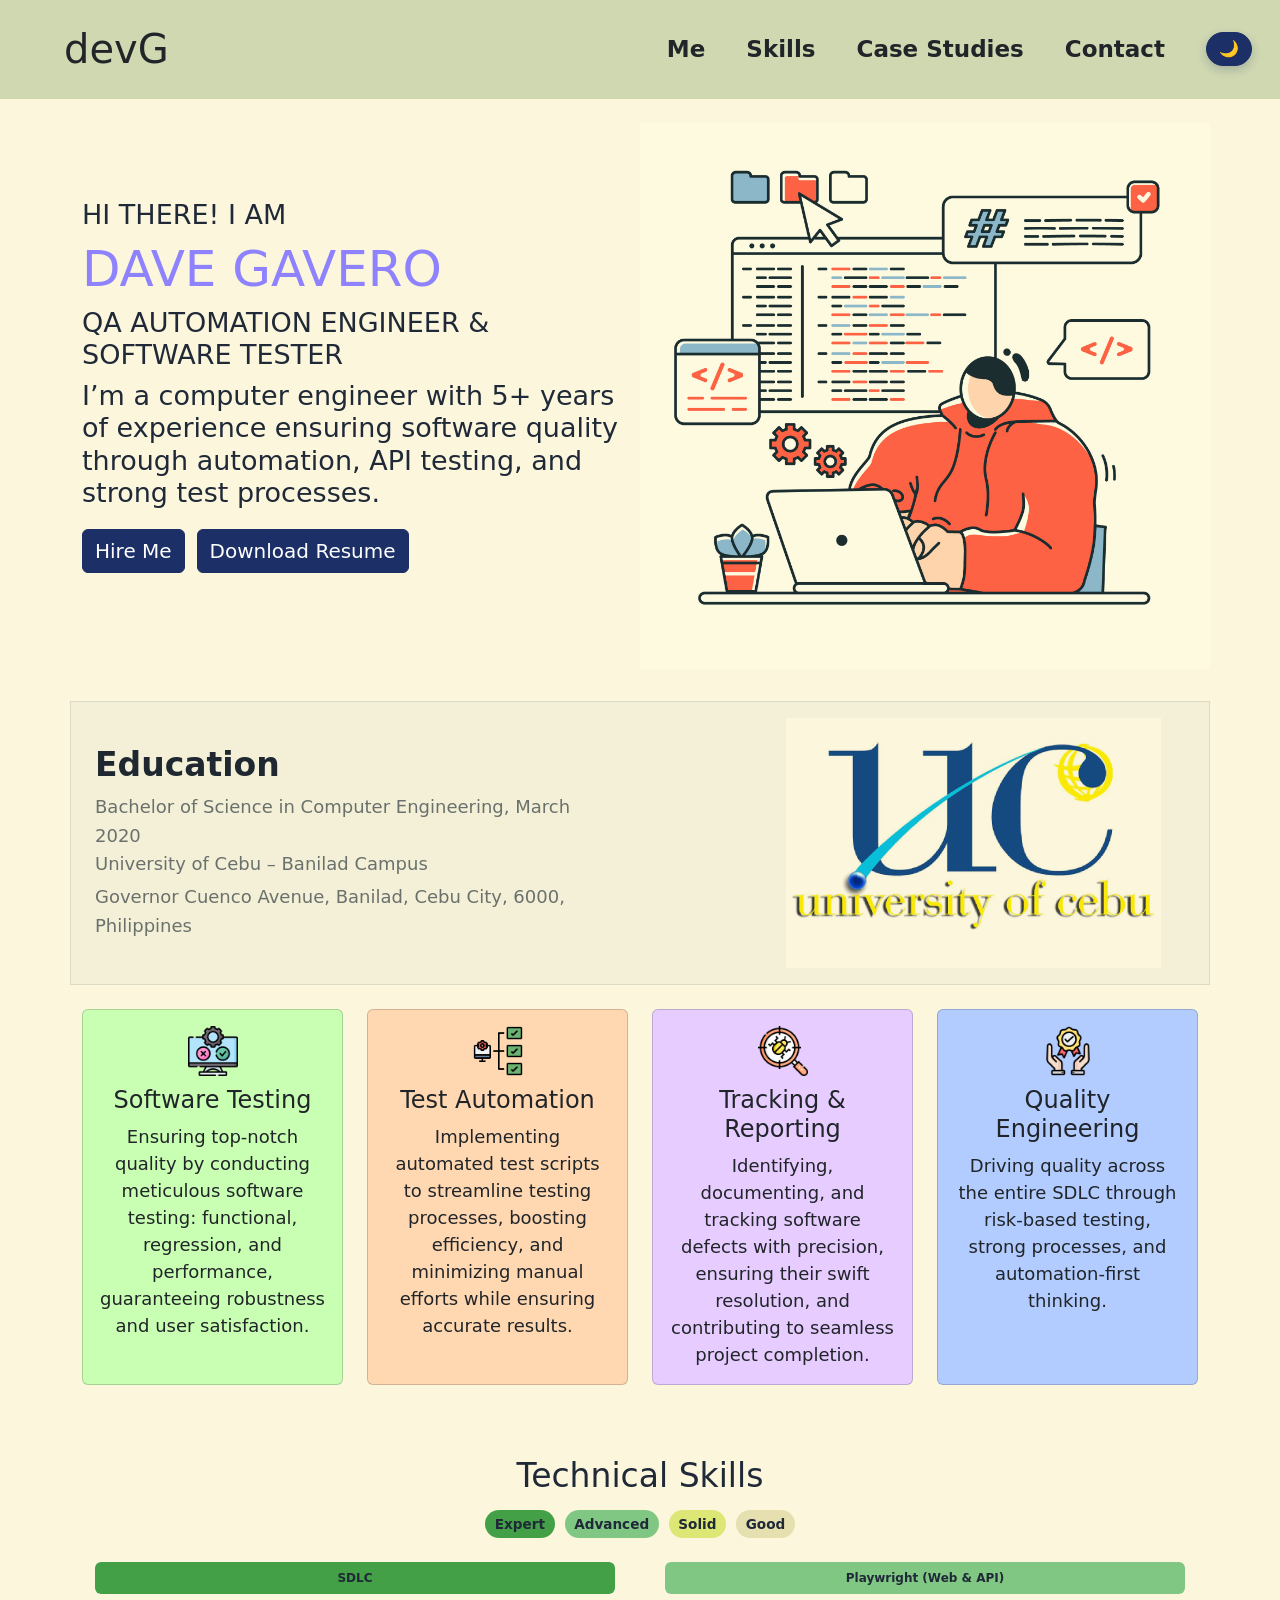
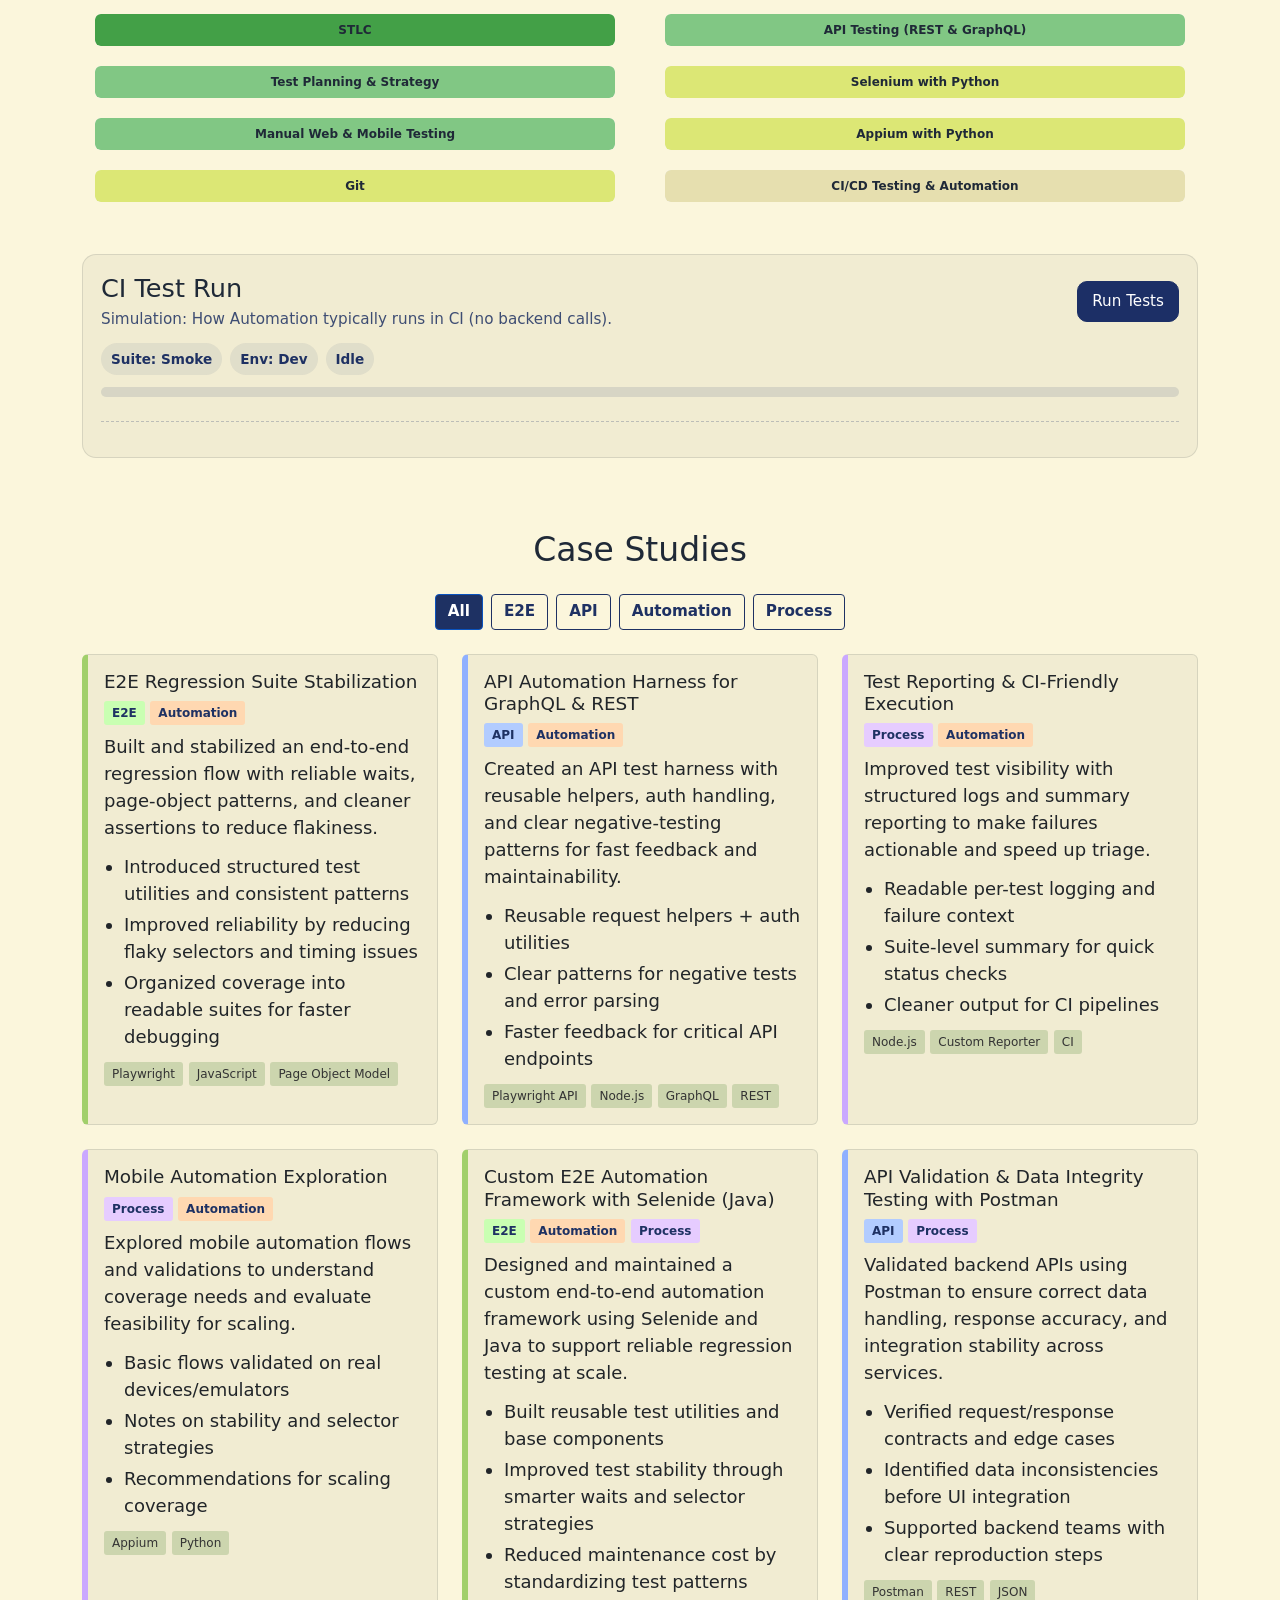
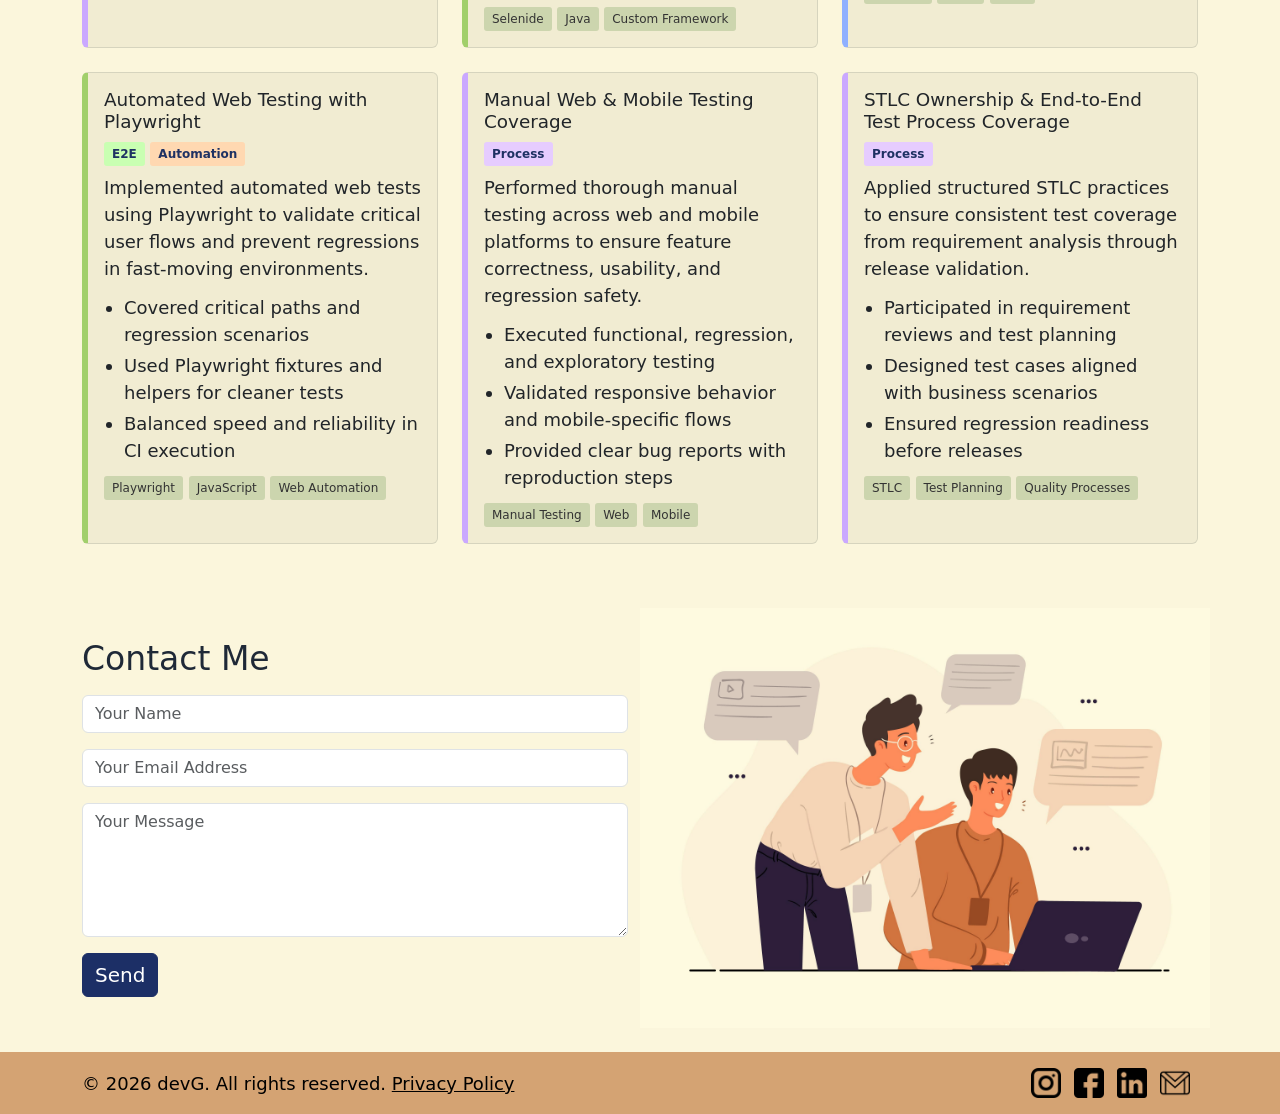
==== commit 73316c38: "updated hover effects globally" ====
--- a/index.html
+++ b/index.html
@@ -113,7 +113,7 @@
             I’m a computer engineer with 5+ years of experience ensuring software quality through automation, 
             API testing, and strong test processes.
           </h3>
-          <div class="mt-3 custom-text mb-3">
+          <div class="mt-3 custom-text mb-3 hero-cta">
             <a
             href="#contact"
             class="btn btn-primary btn-md my-1 custom-button"
--- a/styles.css
+++ b/styles.css
@@ -35,6 +35,7 @@
   --footerBg: #d4a373;        /* footer background (NEW) */
   --chipBg: rgba(28, 47, 102, 0.10);
   --shadow: 0 6px 18px rgba(0, 0, 0, 0.06);
+  --hoverScale: 1.06;
 
   --cardBg: var(--surface);
   --ctaBg: var(--surface2);
@@ -123,6 +124,7 @@
     --navBg: #162235;
     --chipBg: rgba(110, 168, 255, 0.16);
     --shadow: 0 10px 26px rgba(0, 0, 0, 0.35);
+    --hoverScale: 1.06;
 
     --cardBg: #22324a;
     --ctaBg: var(--surface2);
@@ -254,7 +256,7 @@
 
 .navbar-nav .nav-link:hover {
   color: var(--navLinkHover); /* Change color on hover */
-  transform: scale(1.1); /* Scale effect on hover */
+  transform: scale(var(--hoverScale)); /* Scale effect on hover */
 }
 
 /* Uniform Format for buttons */
@@ -271,7 +273,7 @@
 
 /* Hover effect to enlarge the buttons */
 .custom-button:hover {
-  transform: scale(1.1);
+  transform: scale(var(--hoverScale));
   color: var(--btnBg);
   background-color: var(--brandText);
   border-color: var(--btnBg);
@@ -281,6 +283,13 @@
   background-color: var(--btnActiveBg) !important;
   border-color: var(--btnActiveBorder);
   color: var(--btnActiveText);
+}
+
+.hero-cta {
+  display: flex;
+  flex-wrap: wrap;
+  gap: 12px;
+  align-items: center;
 }
 
 /* Custom styles for education details and background*/
@@ -326,7 +335,7 @@
 }
 
 .card:hover {
-  transform: scale(1.1);
+  transform: scale(var(--hoverScale));
   /* Adjust the scale factor as needed */
 }
 
@@ -672,7 +681,7 @@
 
 /* Hover effect to enlarge the icons */
 .footer-icon:hover {
-  transform: scale(1.5);
+  transform: scale(var(--hoverScale));
   /* Increase the size when hovered */
 }
 
@@ -907,7 +916,7 @@
   color: var(--toggleHoverIcon);
   background-color: var(--toggleHoverBg);
   border-color: var(--toggleBorder);
-  transform: scale(1.08);
+  transform: scale(var(--hoverScale));
   box-shadow: 0 6px 14px var(--toggleShadow);
 }
 .theme-toggle-btn:focus-visible {
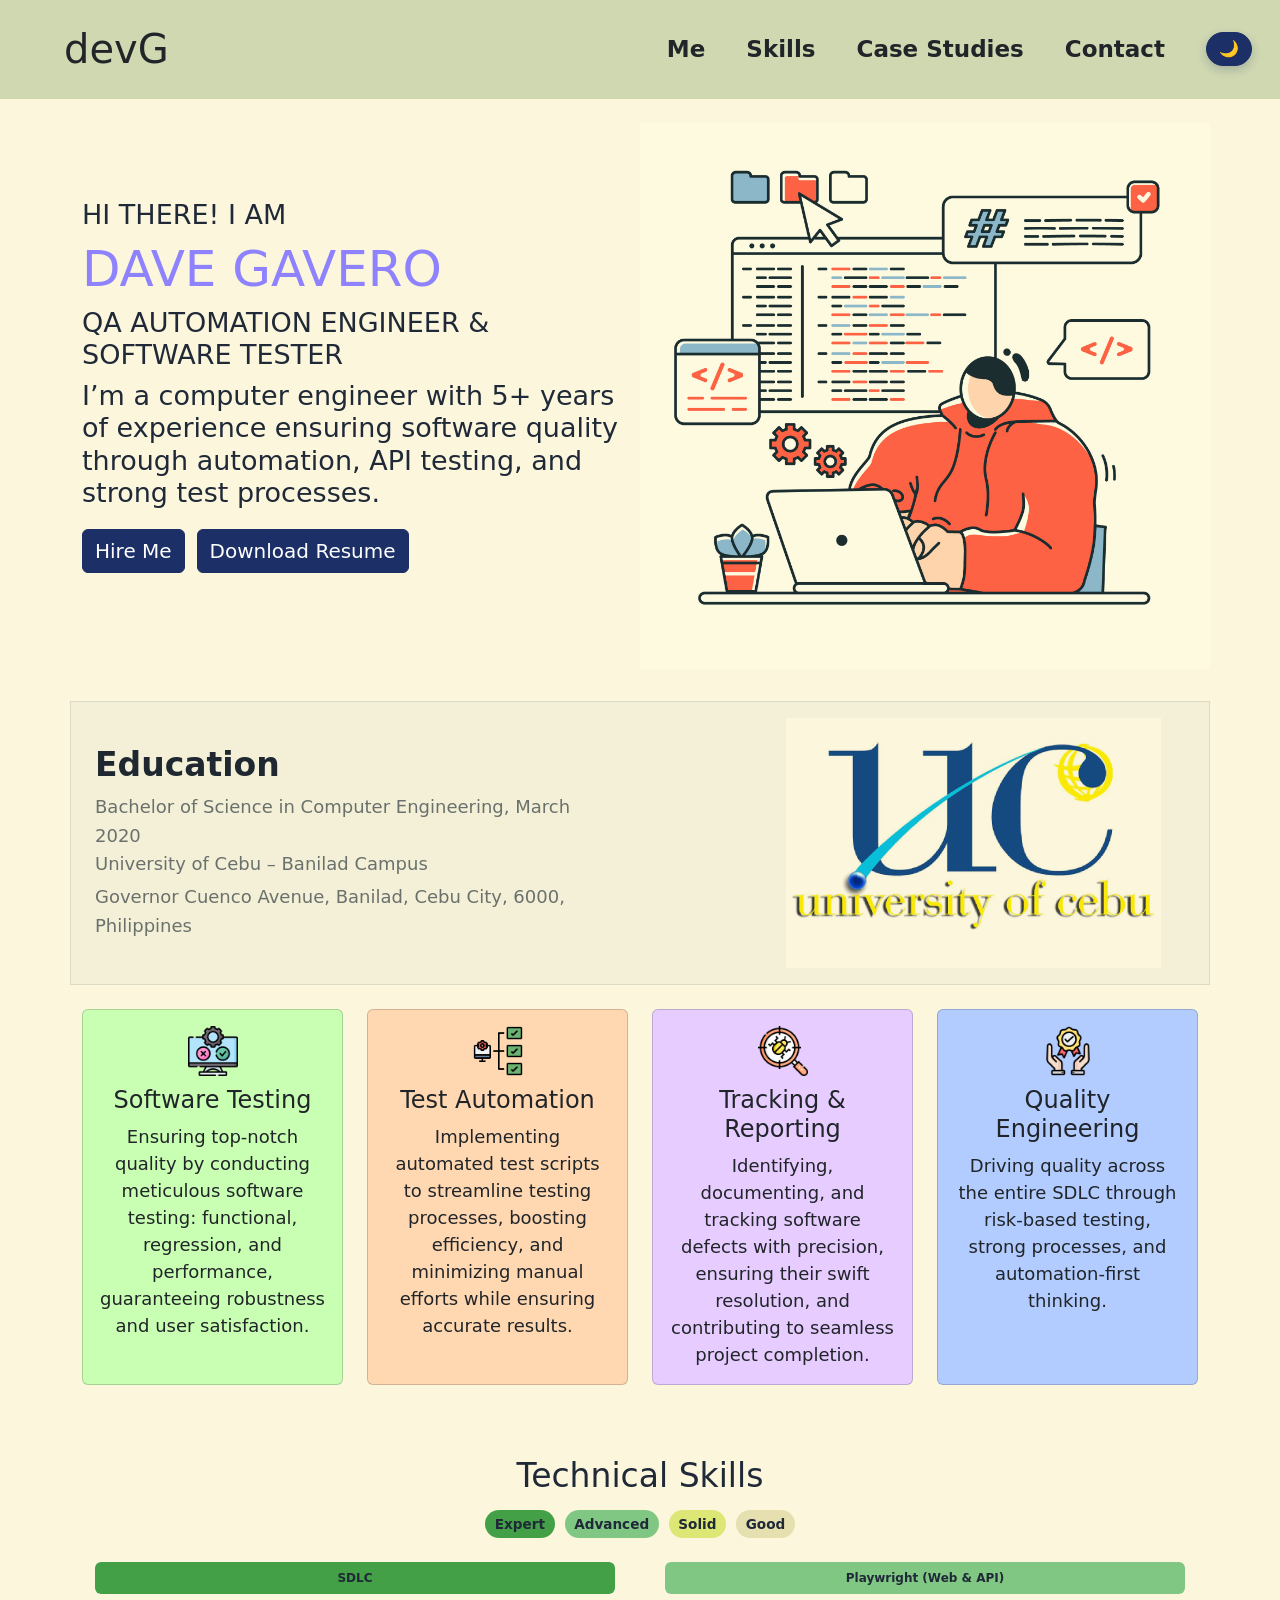
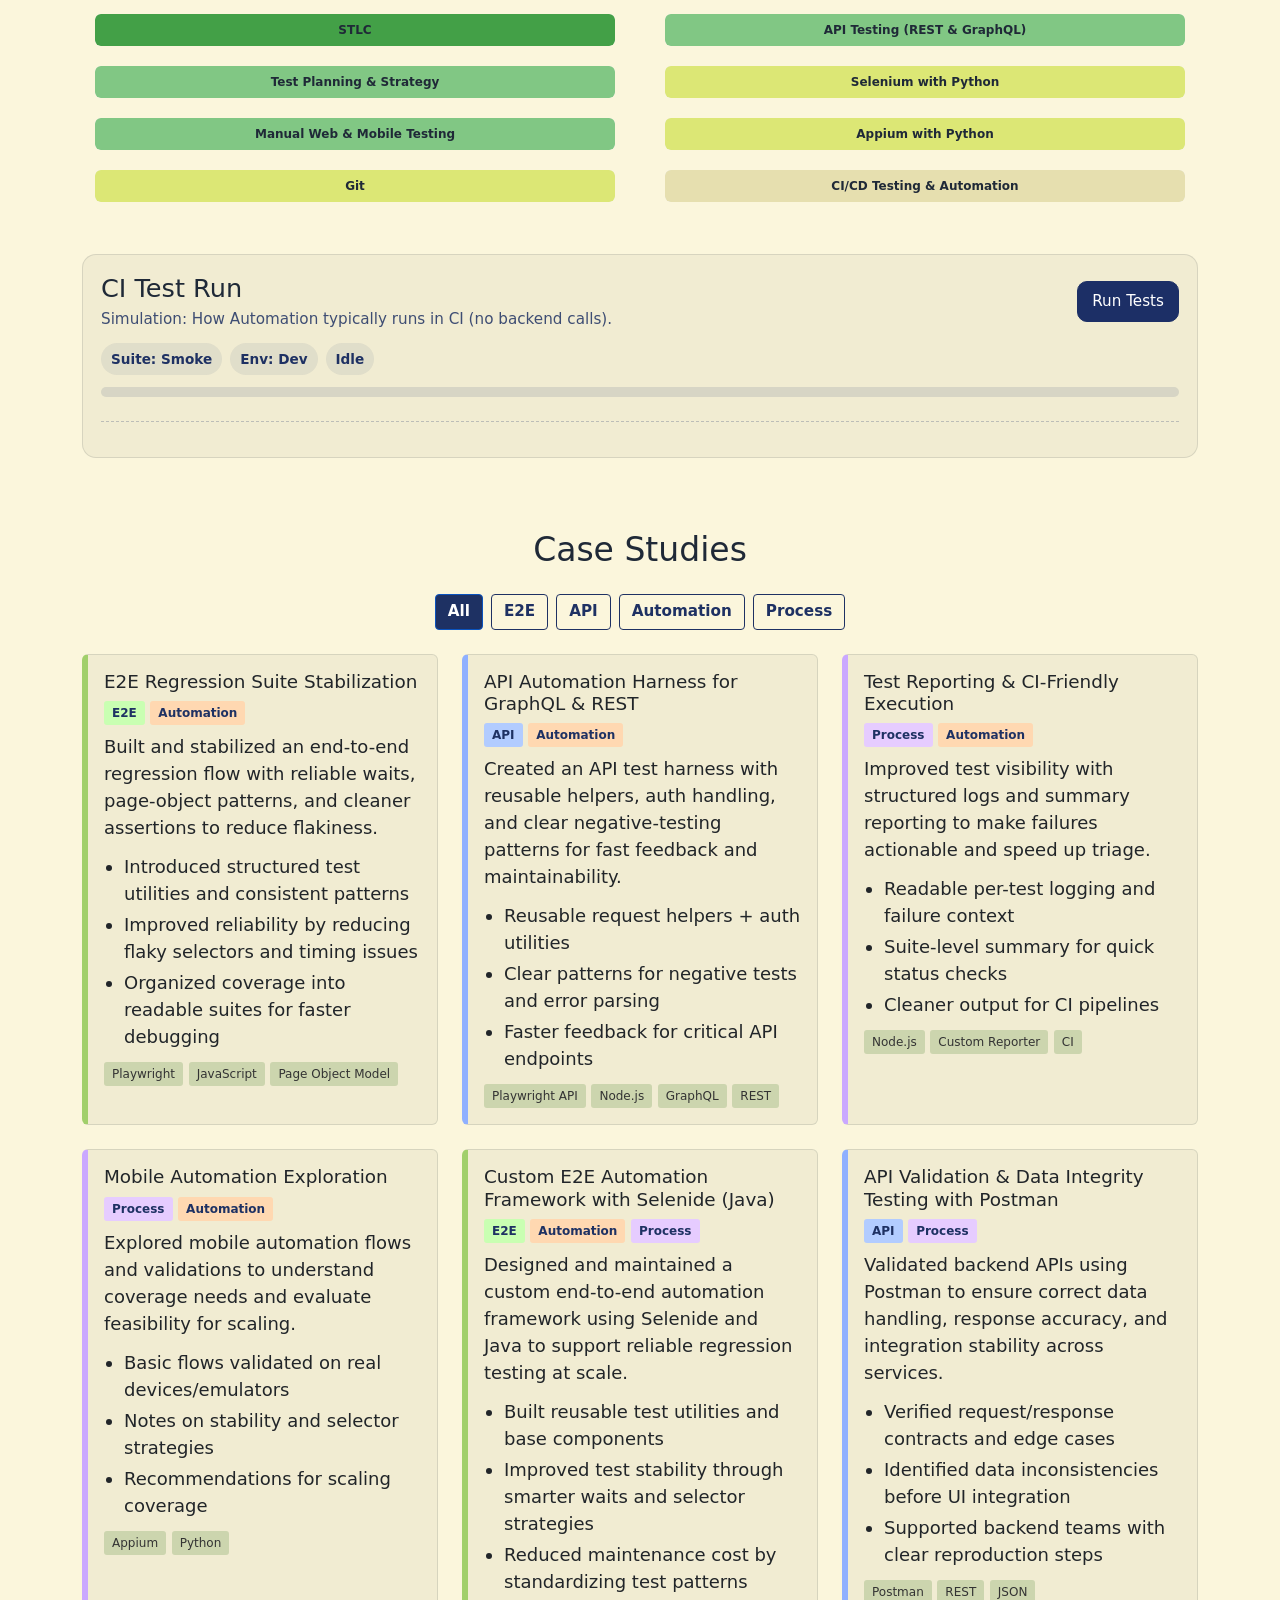
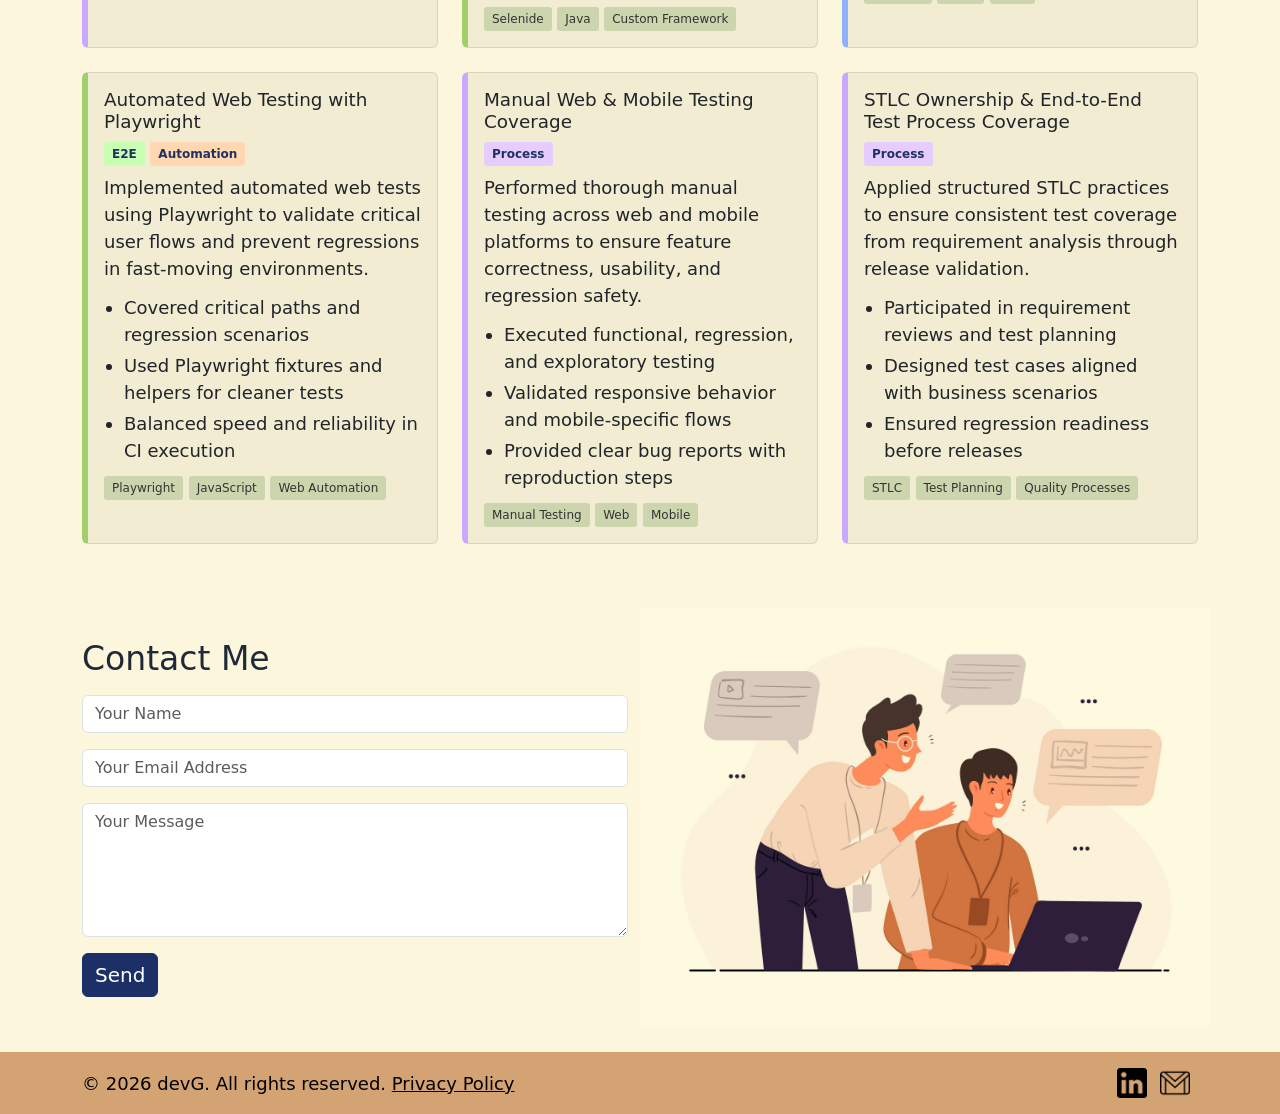
==== commit 3c006393: "footer changes and privacy policy added" ====
--- a/index.html
+++ b/index.html
@@ -141,7 +141,7 @@
       </div>
     </div>
 
-    <div class="container theme-bg-light py-3 mt-3 style-softedge border sr-section">
+    <div class="container theme-bg-light py-3 mt-3 style-softedge border sr-section no-select">
       <div class="container row align-items-center">
         <div class="education-details col-md-6 text-center text-md-start">
           <h2 class="fw-bold custom-text">Education</h2>
@@ -240,7 +240,7 @@
       </div>
     </div>
 
-    <div class="container sr-section" id="technical-skills" aria-label="Technical skills">
+    <div class="container sr-section no-select" id="technical-skills" aria-label="Technical skills">
       <div class="row justify-content-center">
         <div class="technical-skills-heading-wrap">
           <h2 class="text-center custom-text mb-0">Technical Skills</h2>
@@ -267,7 +267,7 @@
 
 
     <!-- Signature Tester Interaction: Sample CI Test Run -->
-<div class="container py-3 my-3 sr-section" id="ci-demo" aria-label="Sample CI test run">
+<div class="container py-3 my-3 sr-section no-select" id="ci-demo" aria-label="Sample CI test run">
   <div class="ci-demo-card">
     <div class="ci-demo-header">
       <div>
@@ -305,7 +305,7 @@
 
 
 
-    <div class="container py-3 my-2 sr-section" id="case-studies" aria-label="Case studies">
+    <div class="container py-3 my-2 sr-section no-select" id="case-studies" aria-label="Case studies">
       <h2 class="text-center custom-text my-4">Case Studies</h2>
       <div class="case-studies-tabs" role="tablist" aria-label="Filter case studies">
         <button type="button" class="btn btn-primary custom-button case-studies-tab active" data-filter="All" role="tab" aria-selected="true">All</button>
@@ -385,34 +385,25 @@
           <div class="col-md-6 text-md-start text-center">
             <p id="custom-texts" class="mb-0 custom-footer-text">
               &copy; 2026 devG. All rights reserved.
-              <a href="#privacyPolicy" class="text-info custom-footer-text"
+              <a href="privacy.html" class="text-info custom-footer-text"
                 >Privacy Policy</a
               >
             </p>
           </div>
           <div class="col-md-6 text-md-end text-center mt-3 mt-md-0">
-            <a href="#instagramLink" class="me-2 footer-icon">
-              <img
-                src="images/icons/b_insta.png"
-                alt="Instagram"
-                class="img-fluid"
-              />
-            </a>
-            <a href="#fbLink" class="me-2 footer-icon">
-              <img
-                src="images/icons/b_facebook.png"
-                alt="Facebook"
-                class="img-fluid"
-              />
-            </a>
-            <a href="#linkedinLink" class="me-2 footer-icon">
+            <a
+              href="https://www.linkedin.com/in/dgavero/"
+              class="me-2 footer-icon"
+              target="_blank"
+              rel="noopener noreferrer"
+            >
               <img
                 src="images/icons/b_linkedin.png"
                 alt="LinkedIN"
                 class="img-fluid"
               />
             </a>
-            <a href="#emailLink" class="me-2 footer-icon">
+            <a href="mailto:gaverodave@gmail.com" class="me-2 footer-icon">
               <img
                 src="images/icons/b_gmail.png"
                 alt="Email"
--- a/styles.css
+++ b/styles.css
@@ -328,20 +328,9 @@
   }
 }
 
-/* cards animation to scale in hover*/
+/* cards */
 .card {
-  transition: transform 0.3s ease;
   cursor: default;
-}
-
-.card:hover {
-  transform: scale(var(--hoverScale));
-  /* Adjust the scale factor as needed */
-}
-
-.card:hover .card-title {
-  color: var(--cardHoverTitle);
-  /* Change to the desired color */
 }
 
 /* for progress bar style */
@@ -432,6 +421,12 @@
 html[data-theme="dark"] .progress-bar,
 html[data-theme="dark"] .skills-legend__tag {
   color: #0b1220;
+}
+
+.theme-card {
+  background-color: var(--surface);
+  border: 1px solid var(--border);
+  color: var(--text);
 }
 
 .skill p {
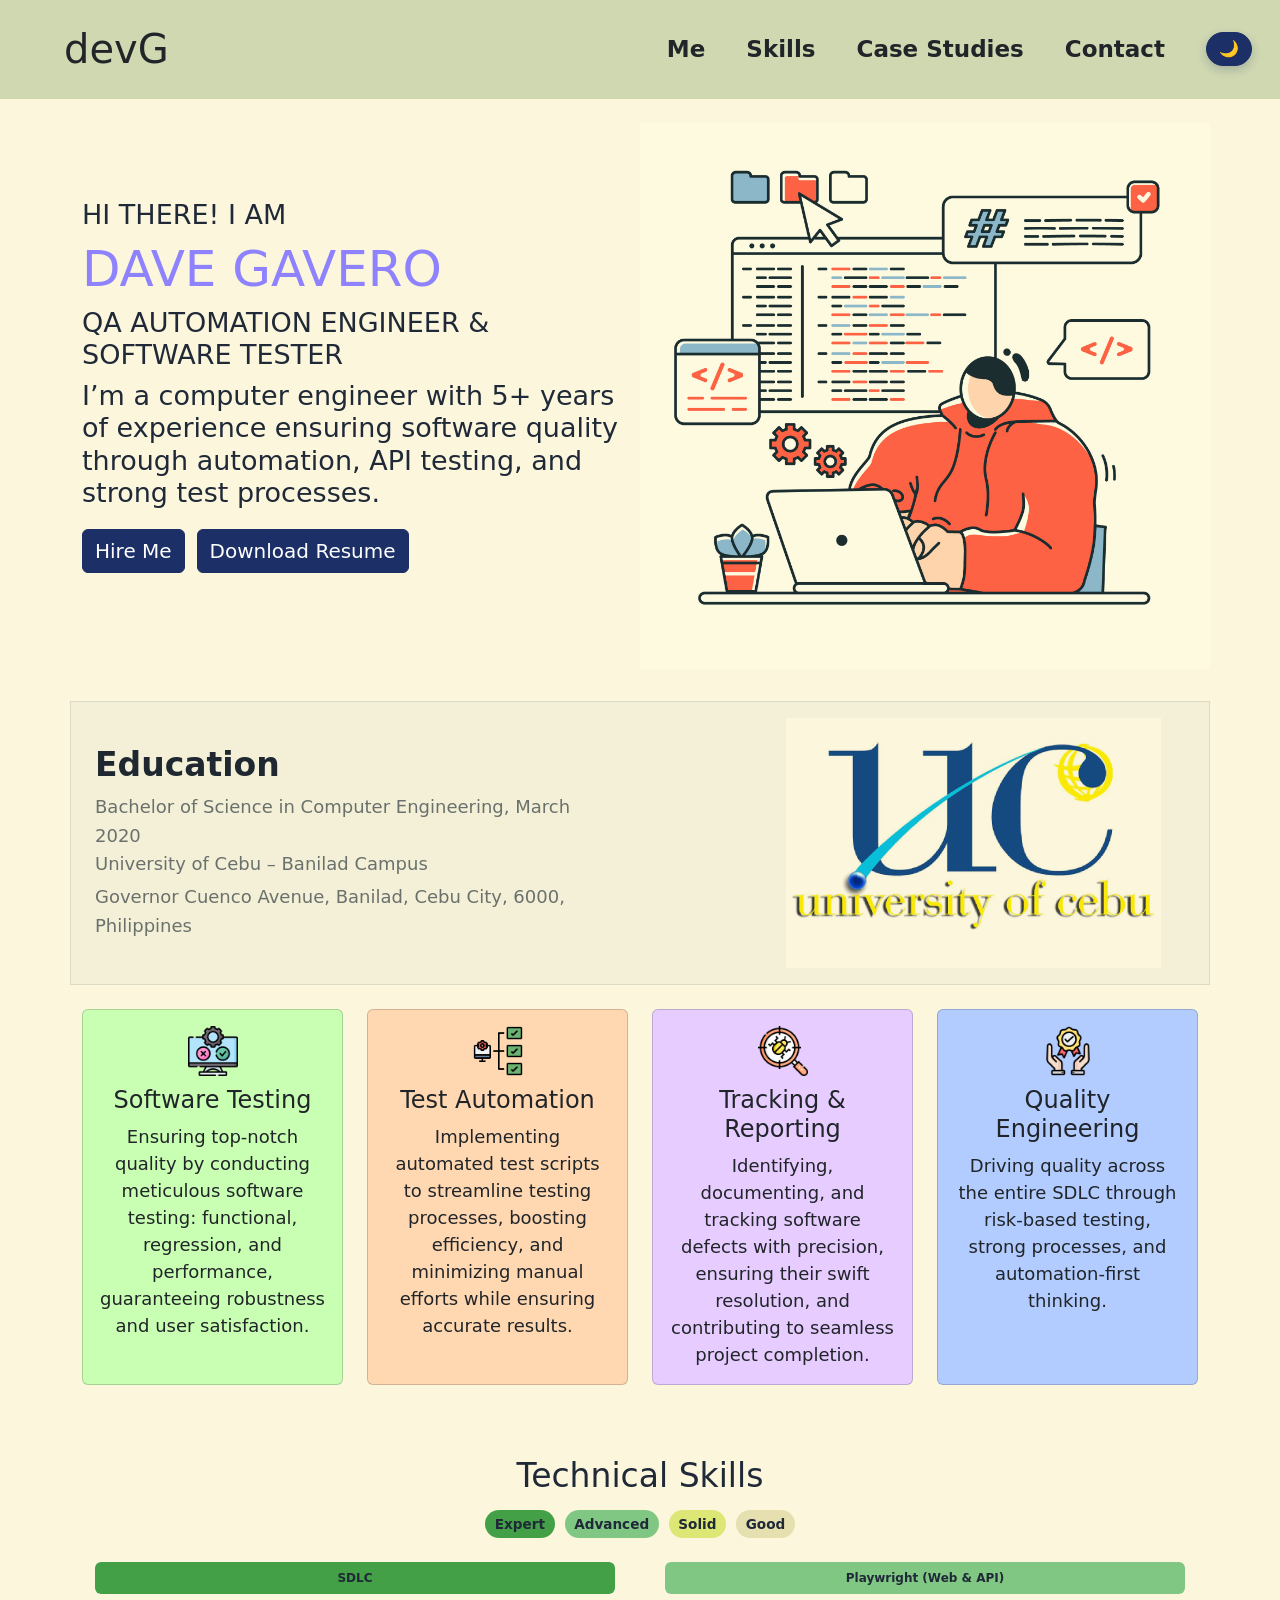
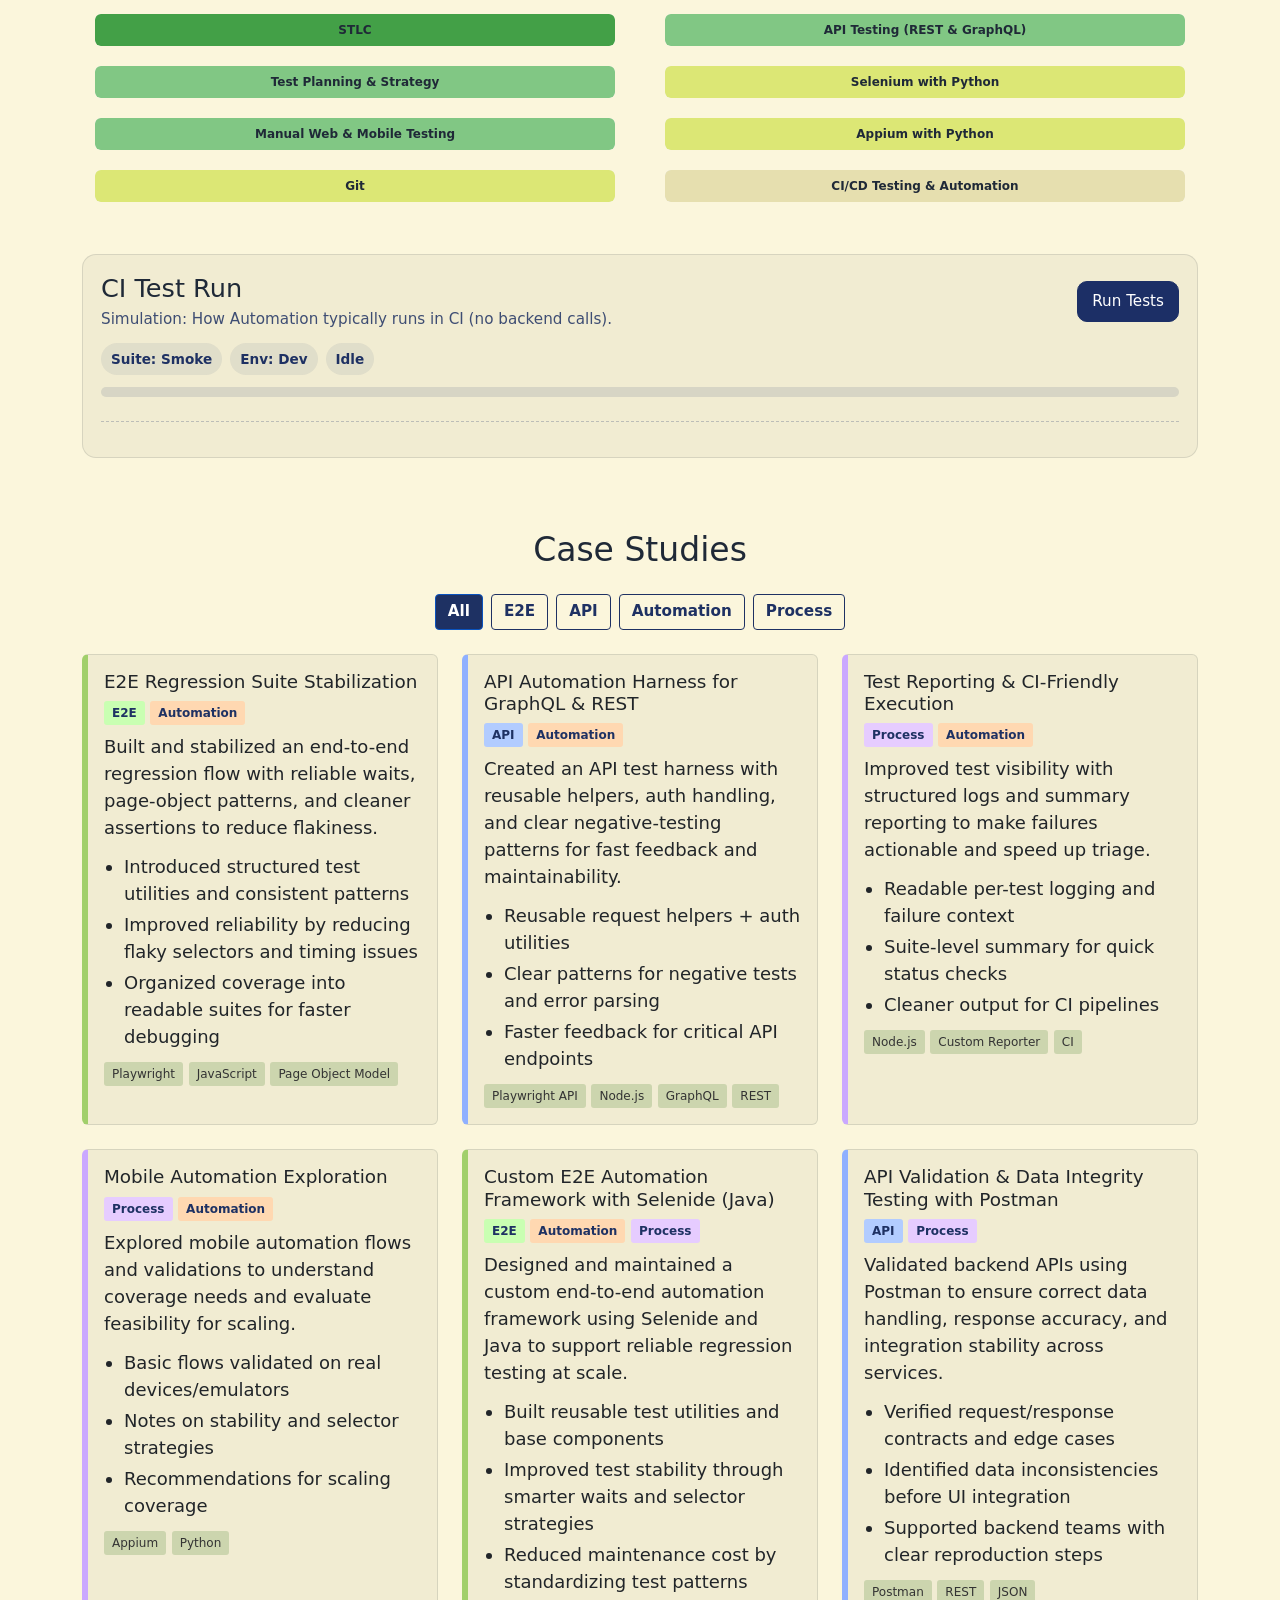
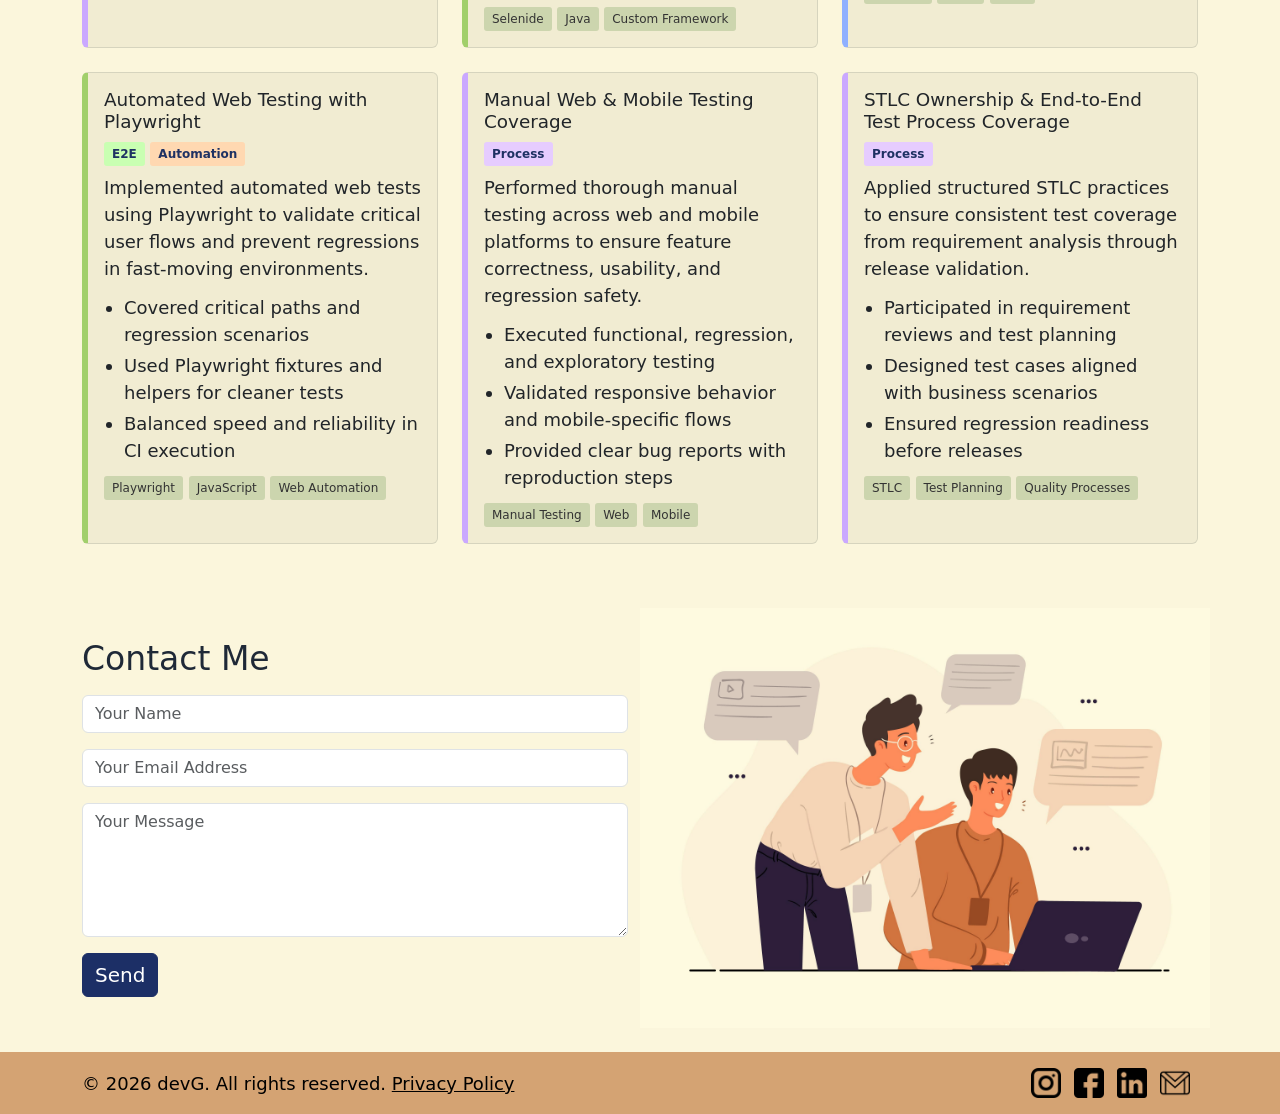
==== commit cbbdcc2f: "reverted changes on favicon" ====
--- a/index.html
+++ b/index.html
@@ -391,19 +391,28 @@
             </p>
           </div>
           <div class="col-md-6 text-md-end text-center mt-3 mt-md-0">
-            <a
-              href="https://www.linkedin.com/in/dgavero/"
-              class="me-2 footer-icon"
-              target="_blank"
-              rel="noopener noreferrer"
-            >
+            <a href="#instagramLink" class="me-2 footer-icon">
+              <img
+                src="images/icons/b_insta.png"
+                alt="Instagram"
+                class="img-fluid"
+              />
+            </a>
+            <a href="#fbLink" class="me-2 footer-icon">
+              <img
+                src="images/icons/b_facebook.png"
+                alt="Facebook"
+                class="img-fluid"
+              />
+            </a>
+            <a href="#linkedinLink" class="me-2 footer-icon">
               <img
                 src="images/icons/b_linkedin.png"
                 alt="LinkedIN"
                 class="img-fluid"
               />
             </a>
-            <a href="mailto:gaverodave@gmail.com" class="me-2 footer-icon">
+            <a href="#emailLink" class="me-2 footer-icon">
               <img
                 src="images/icons/b_gmail.png"
                 alt="Email"
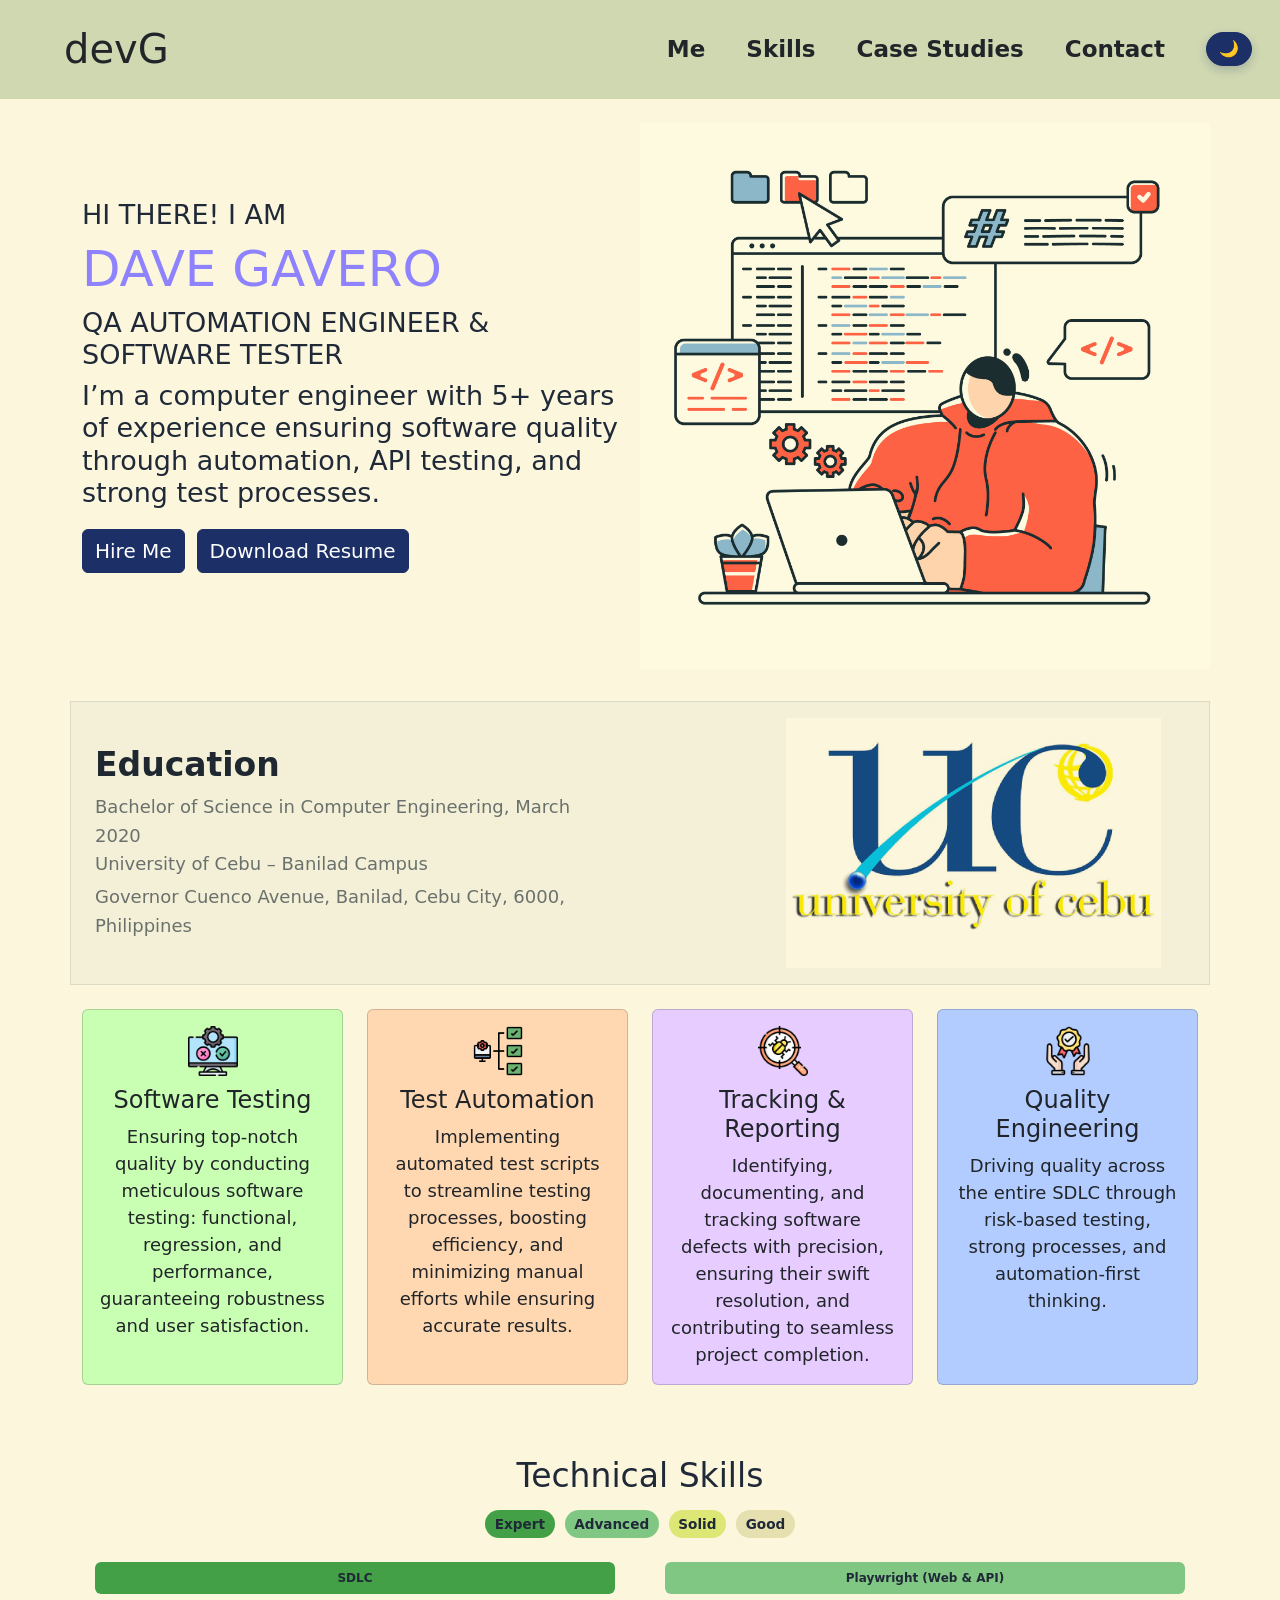
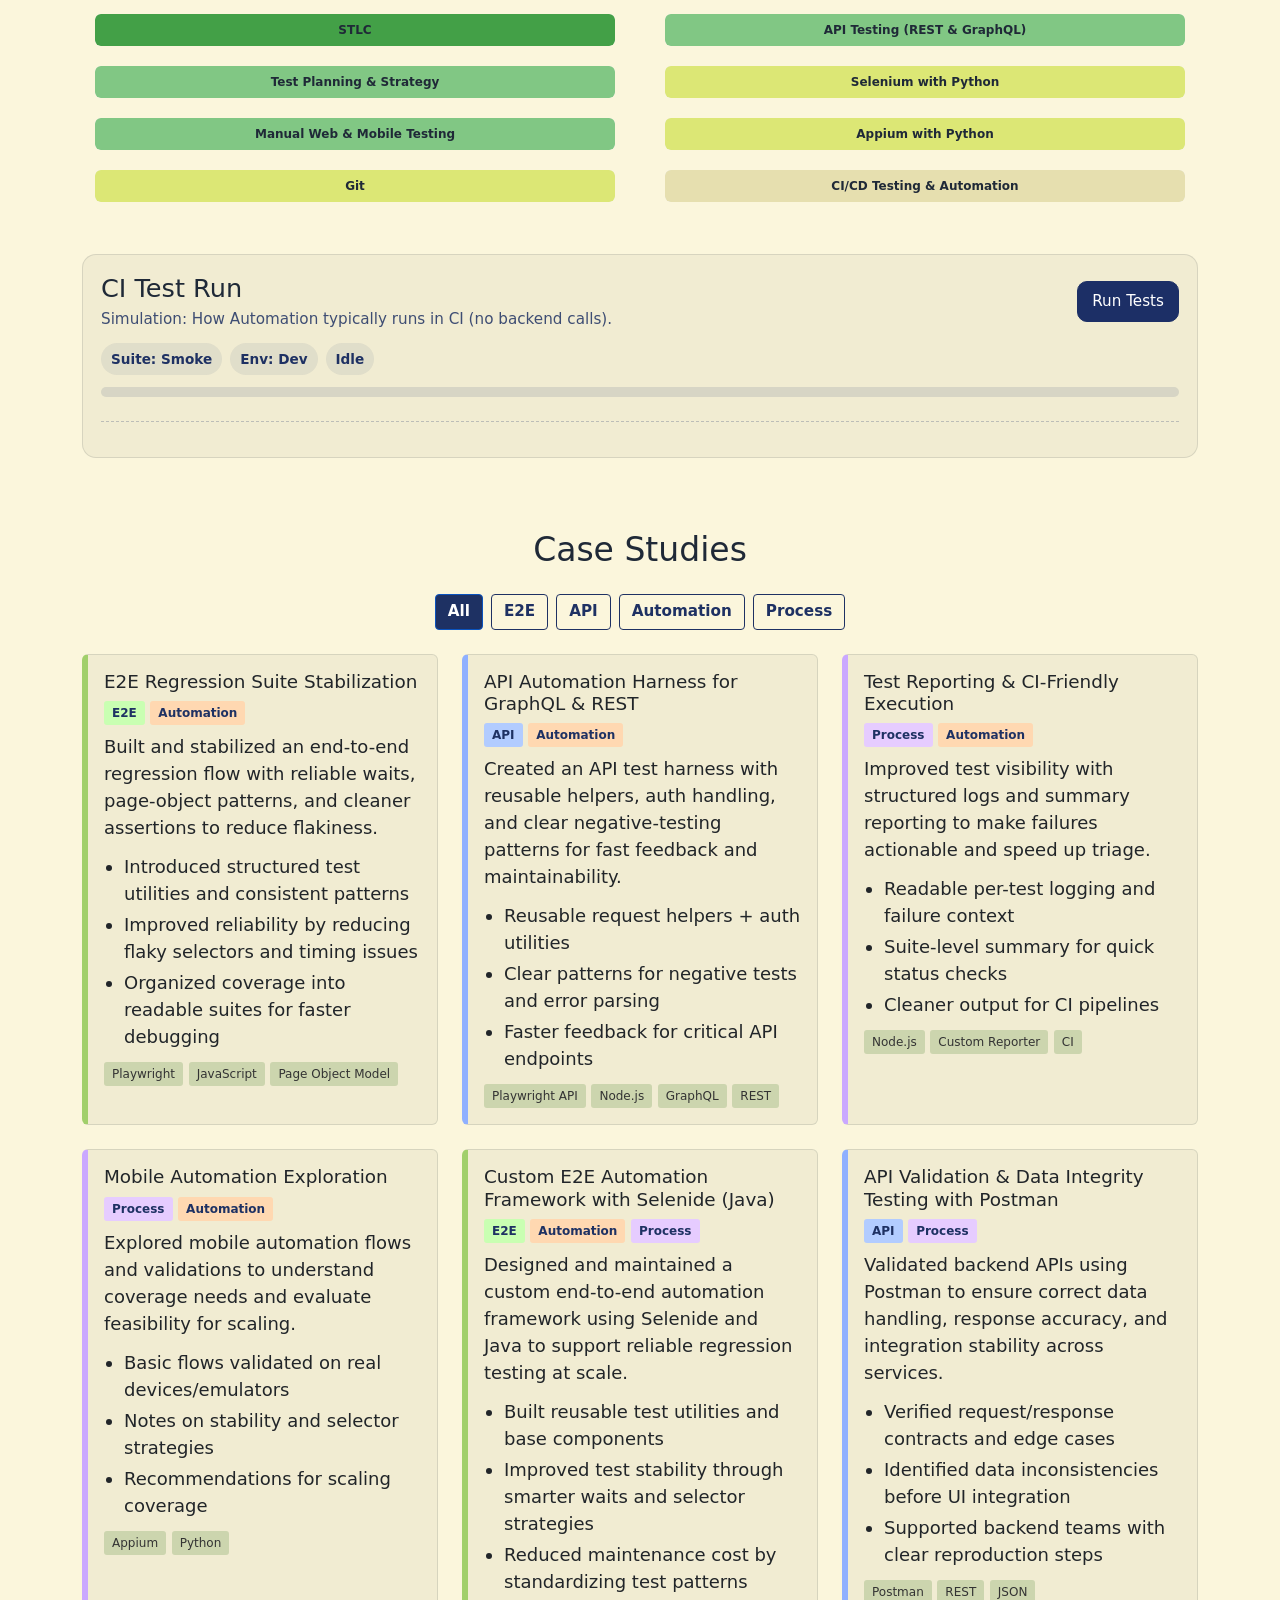
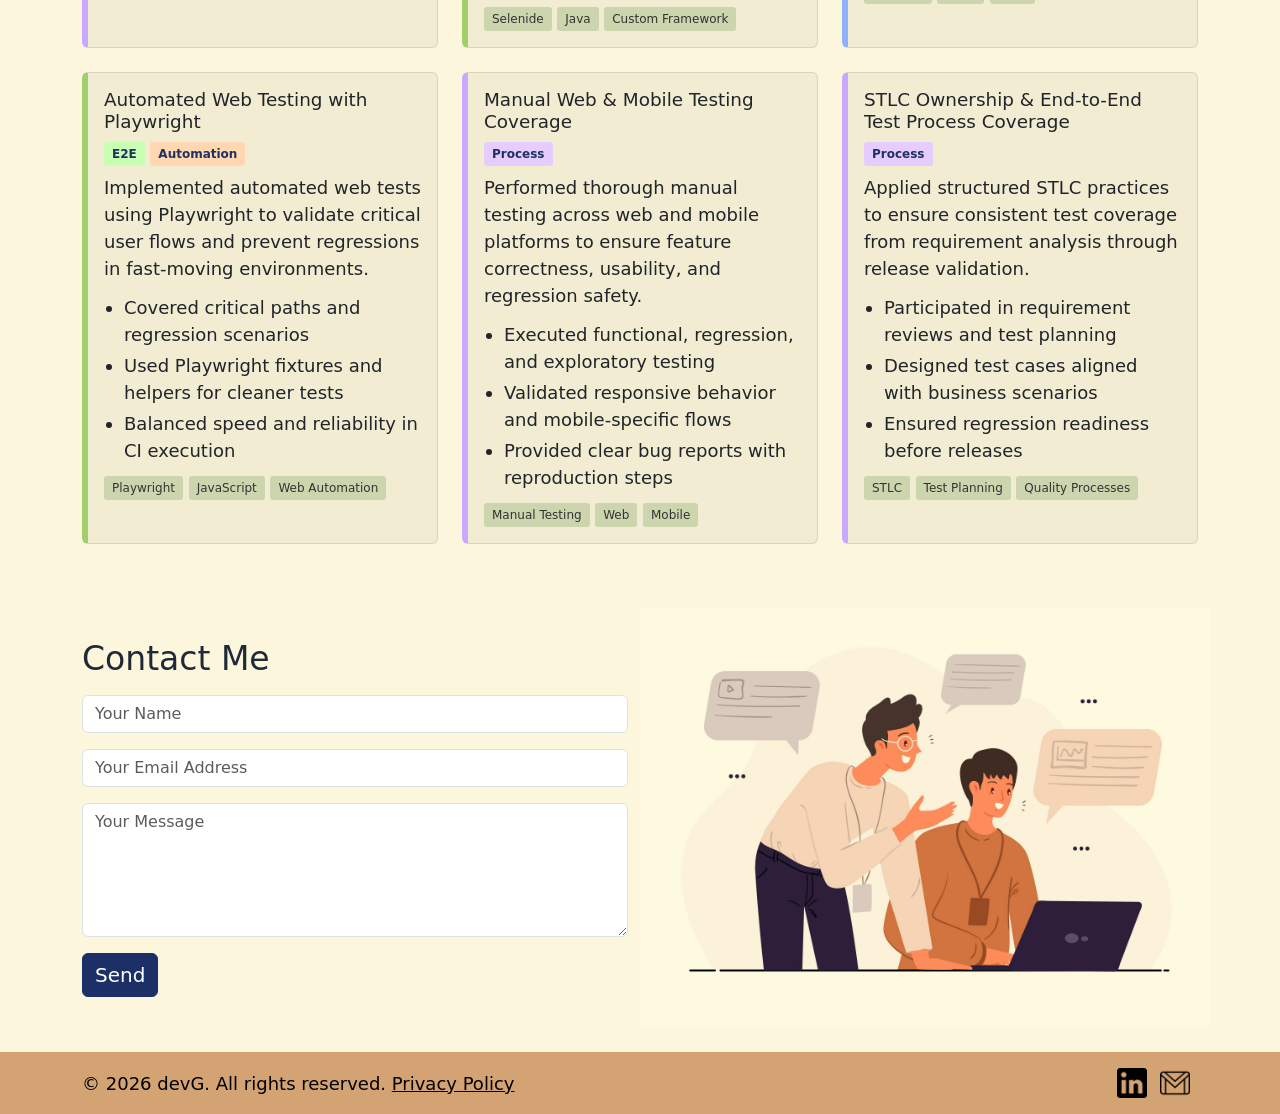
==== commit 95dd9a02: "updates on files" ====
--- a/index.html
+++ b/index.html
@@ -31,7 +31,7 @@
       >
         <h1 class="mb-0 ms-5">
           <a   
-            href="index.html"
+            href="/"
             class="text-decoration-none theme-text-dark d-block no-select"
             >devG</a
           >
@@ -385,36 +385,27 @@
           <div class="col-md-6 text-md-start text-center">
             <p id="custom-texts" class="mb-0 custom-footer-text">
               &copy; 2026 devG. All rights reserved.
-              <a href="privacy.html" class="text-info custom-footer-text"
+              <a href="/privacy-policy/" class="text-info custom-footer-text"
                 >Privacy Policy</a
               >
             </p>
           </div>
           <div class="col-md-6 text-md-end text-center mt-3 mt-md-0">
-            <a href="#instagramLink" class="me-2 footer-icon">
-              <img
-                src="images/icons/b_insta.png"
-                alt="Instagram"
-                class="img-fluid"
-              />
-            </a>
-            <a href="#fbLink" class="me-2 footer-icon">
-              <img
-                src="images/icons/b_facebook.png"
-                alt="Facebook"
-                class="img-fluid"
-              />
-            </a>
-            <a href="#linkedinLink" class="me-2 footer-icon">
-              <img
-                src="images/icons/b_linkedin.png"
+            <a
+              href="https://www.linkedin.com/in/dgavero/"
+              class="me-2 footer-icon"
+              target="_blank"
+              rel="noopener noreferrer"
+            >
+              <img
+                src="/images/icons/b_linkedin.png"
                 alt="LinkedIN"
                 class="img-fluid"
               />
             </a>
-            <a href="#emailLink" class="me-2 footer-icon">
-              <img
-                src="images/icons/b_gmail.png"
+            <a href="mailto:gaverodave@gmail.com" class="me-2 footer-icon">
+              <img
+                src="/images/icons/b_gmail.png"
                 alt="Email"
                 class="img-fluid"
               />
